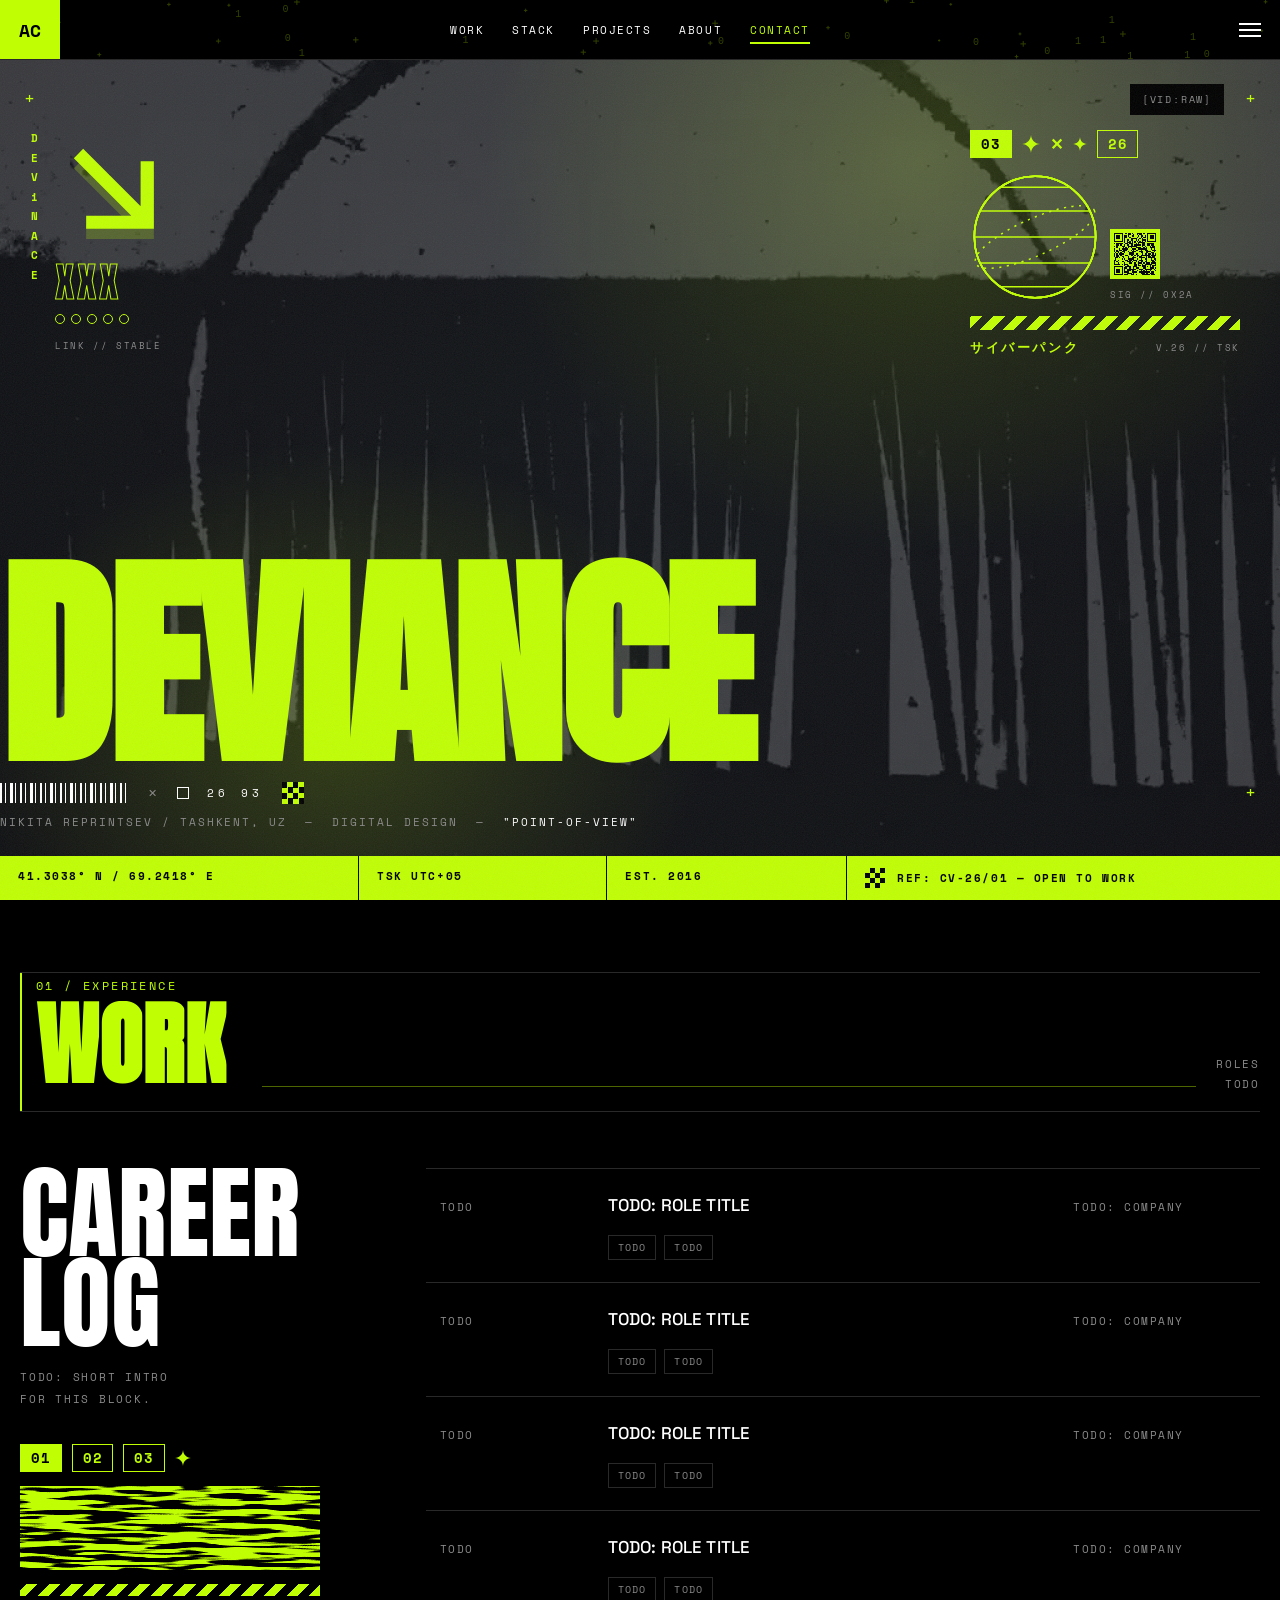
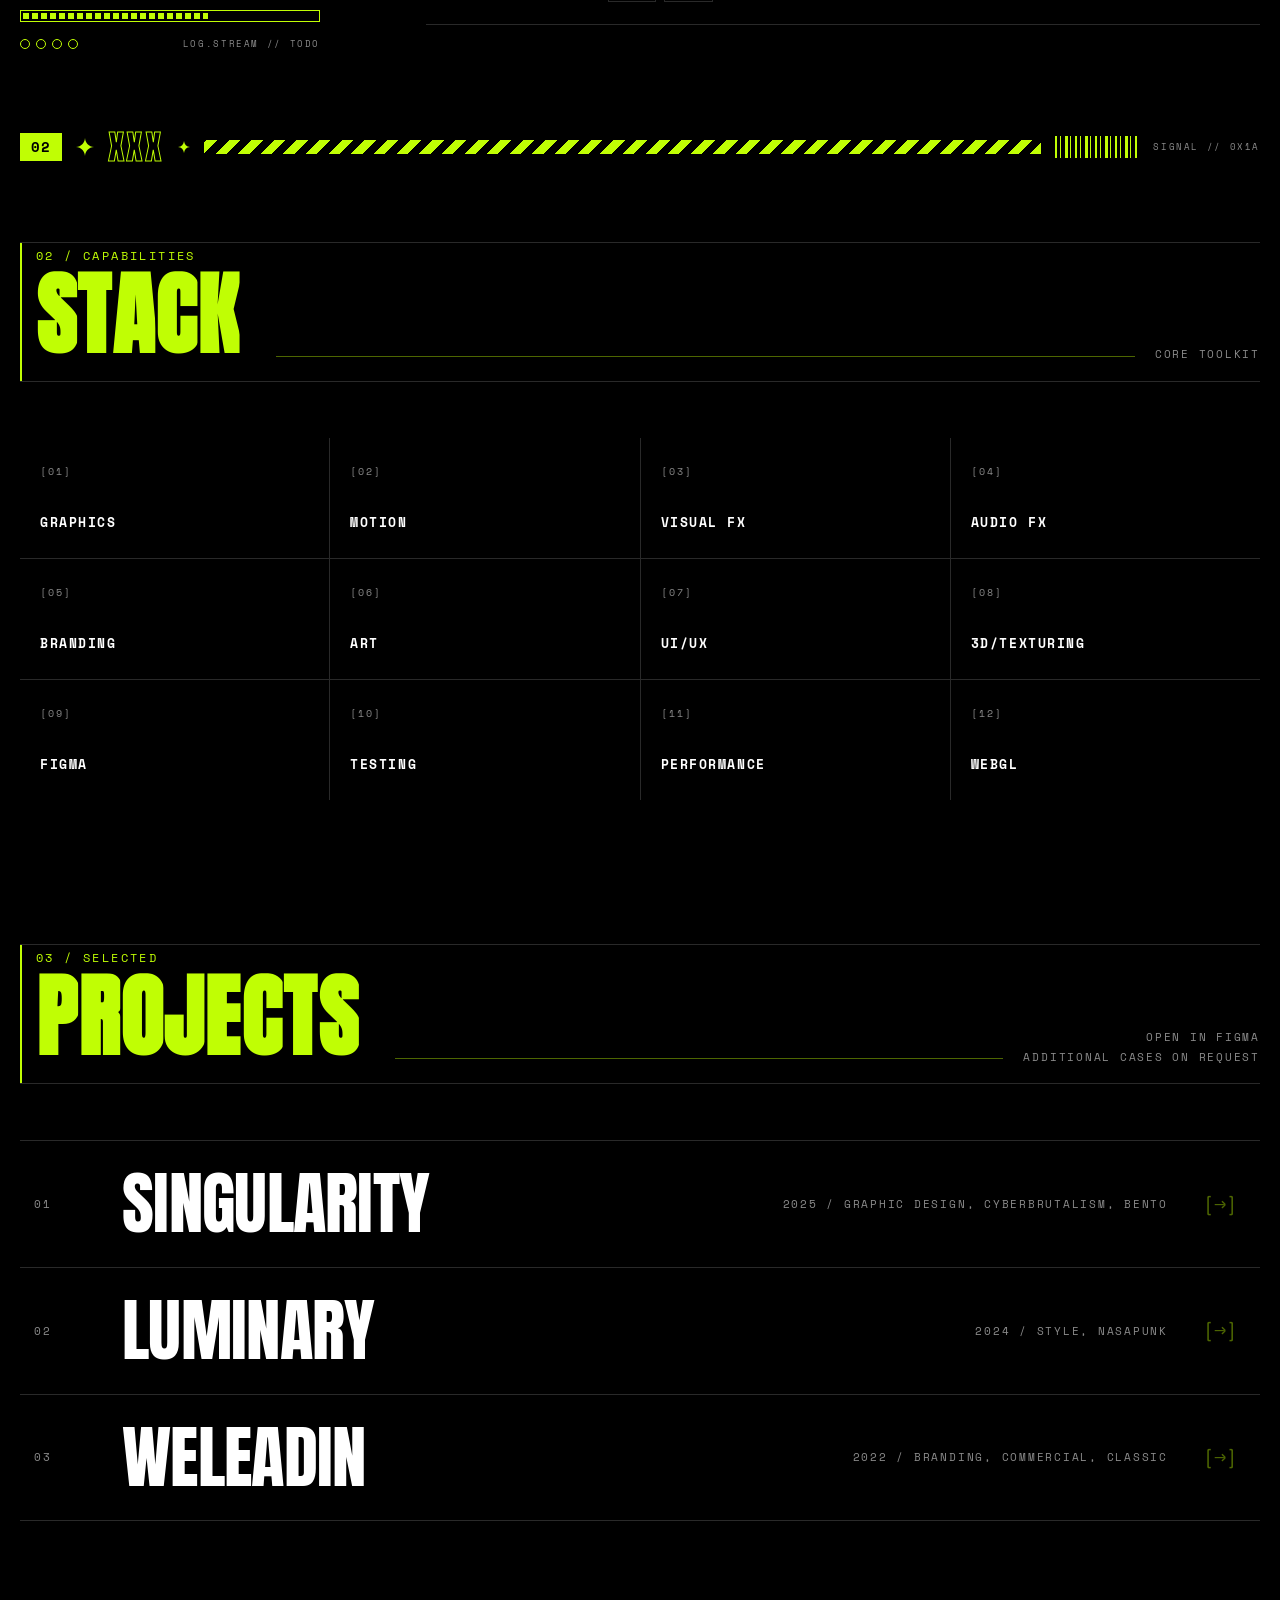
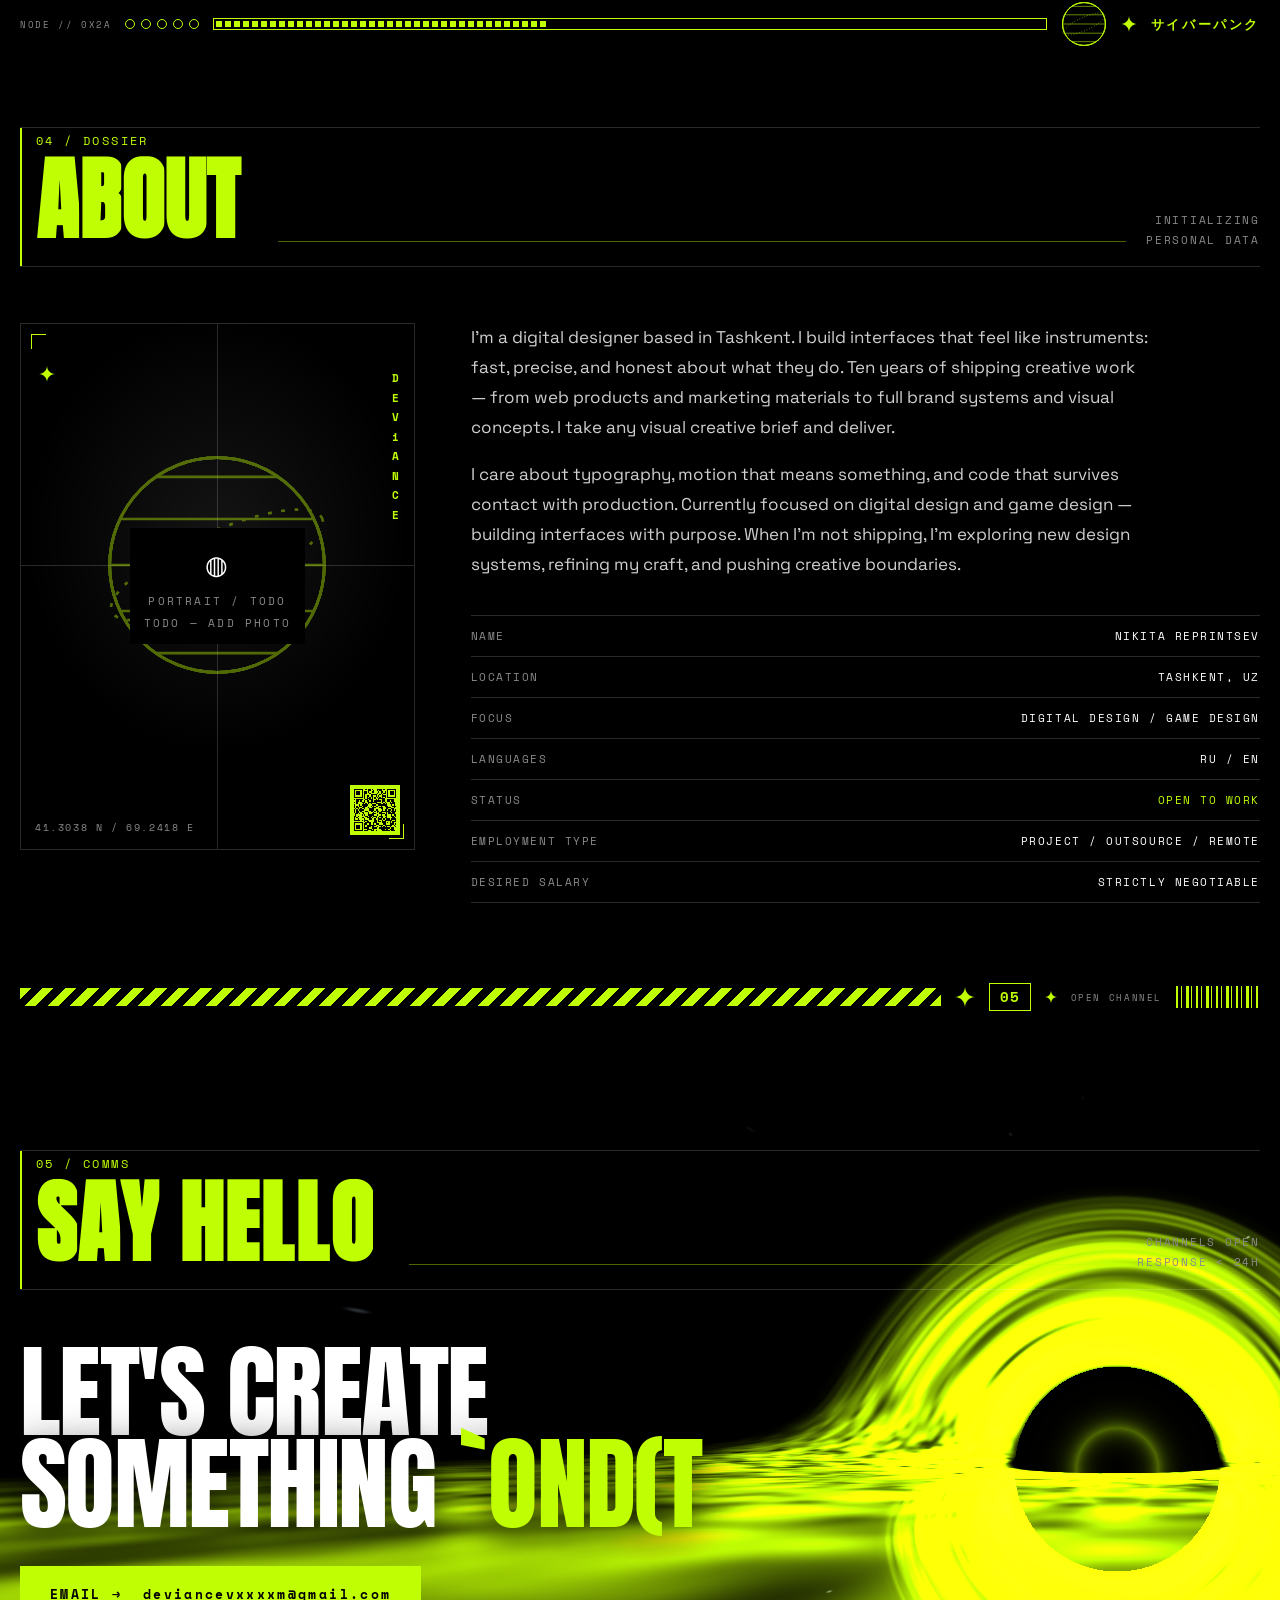
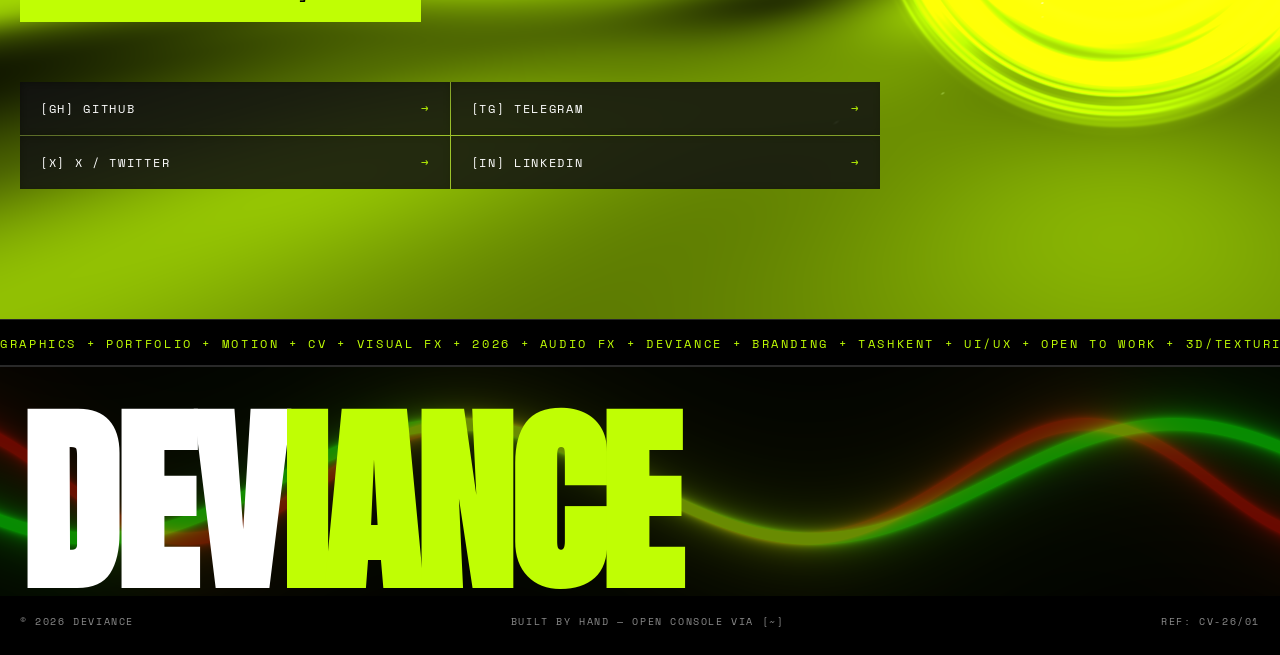
==== index.html @ 09ed5464 "github merge added 3.0.0 version to github (hand) (no video)" ====
<!DOCTYPE html>
<html lang="en">
<head>
<meta charset="UTF-8">
<meta name="viewport" content="width=device-width, initial-scale=1.0">
<title>DEVIANCE — PORTFOLIO / CV</title>
<meta name="description" content="DEVIANCE — Nikita Reprintsev. Digital design from Tashkent, Uzbekistan. 10 years of shipping web products. Open to work.">
<meta name="keywords" content="digital design, game design, designer, Tashkent, portfolio, CV, open to work">
<meta name="theme-color" content="#000000">
<meta name="color-scheme" content="dark">
<meta name="author" content="Nikita Reprintsev">
<meta name="robots" content="index, follow">
<meta property="og:title" content="DEVIANCE — Nikita Reprintsev">
<meta property="og:description" content="Digital design from Tashkent. 10 years of shipping web products. Open to work.">
<meta property="og:type" content="website">
<meta property="og:url" content="https://deviancevxxxxm.github.io/">
<meta property="og:image" content="https://deviancevxxxxm.github.io/assets/og-image.png">
<meta name="twitter:card" content="summary_large_image">
<meta name="twitter:title" content="DEVIANCE — Nikita Reprintsev">
<meta name="twitter:description" content="Digital design from Tashkent. 10 years of shipping web products. Open to work.">
<meta name="twitter:image" content="https://deviancevxxxxm.github.io/assets/og-image.png">
<link rel="canonical" href="https://deviancevxxxxm.github.io/">
<link rel="preconnect" href="https://fonts.googleapis.com">
<link rel="preconnect" href="https://fonts.gstatic.com" crossorigin>
<link href="https://fonts.googleapis.com/css2?family=Anton&family=Space+Grotesk:wght@400;500;700&family=Space+Mono:wght@400;700&display=swap" rel="stylesheet">
<link rel="stylesheet" href="styles/main.css">
<link rel="stylesheet" href="styles/overlays.css">
<link rel="stylesheet" href="styles/page.css">
<link rel="stylesheet" href="styles/deco.css?v=1">
<noscript><style>
.reveal{opacity:1!important;transform:none!important}
.sec-head .no,.sec-head .line,.sec-head .note{clip-path:none!important;opacity:1!important;transform:none!important}
.sec-head::before{transform:none!important}
</style></noscript>
</head>
<body>
<a class="skip" href="#work">SKIP TO CONTENT</a>

<div class="filewarn" id="fileWarn" hidden>
  <canvas id="fwFx" aria-hidden="true"></canvas>
  <div class="fw-panel" role="alertdialog" aria-label="file:// protocol warning">
    <span class="plus tl" aria-hidden="true">+</span>
    <span class="plus tr" aria-hidden="true">+</span>
    <span class="plus bl" aria-hidden="true">+</span>
    <span class="plus br" aria-hidden="true">+</span>
    <div class="fw-head">[SYS://WARNING]</div>
    <p class="fw-text">SOME FEATURES ON THIS PAGE ONLY WORK WHEN DEPLOYED<br>VIA AN HTTP SERVER. IF YOU WANT TO SEE THE FULL<br>FUNCTIONALITY, PLEASE START A SERVER:</p>
    <code class="fw-cmd">python -m http.server</code>
    <p class="fw-text" style="font-size:10px;opacity:.6;margin-bottom:18px">EMBEDDED PAGES (DISC//VIZ, SLAB FIELD, GAME//SNK) REQUIRE HTTP SERVER.</p>
    <button class="fw-btn" id="fwIgnore" type="button" aria-label="Hold to dismiss the file:// warning">
      <span class="fw-label" id="fwHoldLabel">HOLD TO IGNORE</span>
    </button>
    <svg class="fw-ring" id="fwRing" aria-hidden="true">
      <rect id="fwRingRect" x="1" y="1" pathLength="1"></rect>
    </svg>
  </div>
</div>

<header class="topbar">
  <canvas id="topbar-cv"></canvas>
  <button type="button" class="logo" aria-label="Re-roll accent color" title="Re-roll accent">AC</button>
  <nav class="topnav" aria-label="Primary">
    <a href="#work">WORK</a>
    <a href="#stack">STACK</a>
    <a href="#projects">PROJECTS</a>
    <a href="#about">ABOUT</a>
    <a href="#contact">CONTACT</a>
  </nav>
  <button class="menu-btn" id="menuBtn" aria-label="Open menu" aria-expanded="false">
    <span></span><span></span><span></span>
  </button>
  <div class="progress" id="progress" aria-hidden="true"></div>
</header>

<nav class="menu" id="menu" aria-label="Menu">
  <canvas id="menu-cv"></canvas>
  <button class="close" id="menuClose" aria-label="close menu">&times;</button>
  <span class="plus tl" aria-hidden="true">+</span>
  <span class="plus tr" aria-hidden="true">+</span>
  <span class="plus bl" aria-hidden="true">+</span>
  <span class="plus br" aria-hidden="true">+</span>
  <a class="big" href="#work"><i>01</i>Work</a>
  <a class="big" href="#stack"><i>02</i>STACK</a>
  <a class="big" href="#projects"><i>03</i>PROJECTS</a>
  <a class="big" href="#about"><i>04</i>ABOUT</a>
  <a class="big" href="#contact"><i>05</i>CONTACT</a>
  <div class="foot">
    <a href="mailto:deviancevxxxxm@gmail.com">deviancevxxxxm@gmail.com</a>
    <span>TASHKENT / UTC+05</span>
    <span>© 2026 DEVIANCE</span>
  </div>
</nav>

<main id="top">
  <div id="app-home">
    <section class="hero" aria-label="Intro">
      <video class="hero-video" poster="assets/bg-poster.jpg" autoplay muted loop playsinline preload="metadata" aria-hidden="true">
        <source src="assets/bg.web.mp4" type="video/mp4">
        <source src="assets/bg.web.webm" type="video/webm">
      </video>
      <span class="plus tl" aria-hidden="true">+</span>
      <span class="plus tr" aria-hidden="true">+</span>
      <span class="plus br" aria-hidden="true">+</span>
      <span class="ascii-hint" id="asciiHint" aria-hidden="true">[VID:RAW]</span>

      <h1 class="hero-name">DEVIANCE</h1>

      <div class="hero-meta">
        <button type="button" class="barcode" aria-label="Open developer console" title="Open console (~)"></button>
        <span class="x" aria-hidden="true">✕</span>
        <span class="sq" aria-hidden="true"></span>
        <span class="num" aria-hidden="true">26&nbsp;93</span>
        <span class="checker-s" aria-hidden="true"></span>
      </div>
      <p class="hero-tag">NIKITA REPRINTSEV / TASHKENT, UZ &nbsp;—&nbsp; DIGITAL DESIGN &nbsp;—&nbsp; <b>"POINT-OF-VIEW"</b></p>

      <div class="strip" aria-label="Status">
        <span class="cell">41.3038° N / 69.2418° E</span>
        <span class="cell">TSK UTC+05</span>
        <span class="cell">EST. 2016</span>
        <span class="cell"><span class="checker-s" aria-hidden="true"></span>REF: CV-26/01 — OPEN TO WORK</span>
      </div>
    </section>

    <section id="work">
      <div class="wrap">
        <div class="sec-head reveal">
          <span class="no">01 / EXPERIENCE</span>
          <h2>WORK</h2><span class="line"></span>
          <span class="note">ROLES<br>TODO</span>
        </div>
        <div class="work-grid">
          <div class="work-side reveal">
            <div class="big">CAREER<br>LOG</div>
            <p class="sub">TODO: SHORT INTRO<br>FOR THIS BLOCK.</p>
          </div>
          <div>
            <article class="role reveal">
              <span class="when">TODO</span>
              <span class="what">TODO: ROLE TITLE</span>
              <span class="where">TODO: COMPANY</span>
              <span class="arr" aria-hidden="true">[→]</span>
              <span class="tags"><i>TODO</i><i>TODO</i></span>
            </article>
            <article class="role reveal d1">
              <span class="when">TODO</span>
              <span class="what">TODO: ROLE TITLE</span>
              <span class="where">TODO: COMPANY</span>
              <span class="arr" aria-hidden="true">[→]</span>
              <span class="tags"><i>TODO</i><i>TODO</i></span>
            </article>
            <article class="role reveal d2">
              <span class="when">TODO</span>
              <span class="what">TODO: ROLE TITLE</span>
              <span class="where">TODO: COMPANY</span>
              <span class="arr" aria-hidden="true">[→]</span>
              <span class="tags"><i>TODO</i><i>TODO</i></span>
            </article>
            <article class="role reveal d3">
              <span class="when">TODO</span>
              <span class="what">TODO: ROLE TITLE</span>
              <span class="where">TODO: COMPANY</span>
              <span class="arr" aria-hidden="true">[→]</span>
              <span class="tags"><i>TODO</i><i>TODO</i></span>
            </article>
          </div>
        </div>
      </div>
    </section>

    <section id="stack">
      <div class="wrap">
        <div class="sec-head reveal">
          <span class="no">02 / CAPABILITIES</span>
          <h2>STACK</h2><span class="line"></span>
          <span class="note">CORE TOOLKIT</span>
        </div>
        <div class="stack-grid reveal">
          <div class="skill"><span class="idx">[01]</span><span class="nm">GRAPHICS</span></div>
          <div class="skill"><span class="idx">[02]</span><span class="nm">MOTION</span></div>
          <div class="skill"><span class="idx">[03]</span><span class="nm">VISUAL FX</span></div>
          <div class="skill"><span class="idx">[04]</span><span class="nm">AUDIO FX</span></div>
          <div class="skill"><span class="idx">[05]</span><span class="nm">BRANDING</span></div>
          <div class="skill"><span class="idx">[06]</span><span class="nm">ART</span></div>
          <div class="skill"><span class="idx">[07]</span><span class="nm">UI/UX</span></div>
          <div class="skill"><span class="idx">[08]</span><span class="nm">3D/TEXTURING</span></div>
          <div class="skill"><span class="idx">[09]</span><span class="nm">FIGMA</span></div>
          <div class="skill"><span class="idx">[10]</span><span class="nm">TESTING</span></div>
          <div class="skill"><span class="idx">[11]</span><span class="nm">PERFORMANCE</span></div>
          <div class="skill"><span class="idx">[12]</span><span class="nm">WEBGL</span></div>
        </div>
      </div>
    </section>

    <section id="projects">
      <div class="wrap">
        <div class="sec-head reveal">
          <span class="no">03 / SELECTED</span>
          <h2>PROJECTS</h2><span class="line"></span>
          <span class="note">OPEN IN FIGMA<br>ADDITIONAL CASES ON REQUEST</span>
        </div>
        <a class="proj reveal" href="https://www.figma.com/design/cZSjUXUnSk5yAFT7tlSGAK/sngl?node-id=373-58&t=EhyAxafKgkOqed1V-1" target="_blank" rel="noopener noreferrer" data-img="assets/pic/sngl.png">
          <span class="idx">01</span>
          <span class="title">SINGULARITY</span>
          <span class="meta">2025 / GRAPHIC DESIGN, CYBERBRUTALISM, BENTO</span>
          <span class="arr">[→]</span>
        </a>
        <a class="proj reveal d1" href="https://www.figma.com/design/ecwE3jX0Z52KGOptE81sjR/Luminary?node-id=9-468&t=b3Not6VwwbaMtpjx-1" target="_blank" rel="noopener noreferrer" data-img="assets/pic/luminary.png">
          <span class="idx">02</span>
          <span class="title">LUMINARY</span>
          <span class="meta">2024 / STYLE, NASAPUNK</span>
          <span class="arr">[→]</span>
        </a>
        <a class="proj reveal d2" href="https://www.figma.com/design/QK4R4kkMUACtookTHWpZ3e/WELEADin?node-id=2052-431&t=4FAn48qUJB9kEffW-1" target="_blank" rel="noopener noreferrer" data-img="assets/pic/weleadin.png">
          <span class="idx">03</span>
          <span class="title">WELEADIN</span>
          <span class="meta">2022 / BRANDING, COMMERCIAL, CLASSIC</span>
          <span class="arr">[→]</span>
        </a>
      </div>
    </section>

    <section id="about">
      <div class="wrap">
        <div class="sec-head reveal">
          <span class="no">04 / DOSSIER</span>
          <h2>ABOUT</h2><span class="line"></span>
          <span class="note">INITIALIZING<br>PERSONAL DATA</span>
        </div>
        <div class="about-grid">
          <div class="portrait reveal" role="img" aria-label="Portrait placeholder">
            <div class="ph"><b>◍</b>PORTRAIT / TODO<br>TODO — ADD PHOTO</div>
            <span class="cap">41.3038 N / 69.2418 E</span>
          </div>
          <div class="about-copy">
            <p class="reveal">I'm a digital designer based in Tashkent. I build interfaces that feel like instruments: fast, precise, and honest about what they do. Ten years of shipping creative work — from web products and marketing materials to full brand systems and visual concepts. I take any visual creative brief and deliver.</p>
            <p class="reveal d1">I care about typography, motion that means something, and code that survives contact with production. Currently focused on digital design and game design — building interfaces with purpose. When I'm not shipping, I'm exploring new design systems, refining my craft, and pushing creative boundaries.</p>
            <div class="facts reveal d2">
              <div><span>NAME</span><span>NIKITA REPRINTSEV</span></div>
              <div><span>LOCATION</span><span>TASHKENT, UZ</span></div>
              <div><span>FOCUS</span><span>DIGITAL DESIGN / GAME DESIGN</span></div>
              <div><span>LANGUAGES</span><span>RU / EN</span></div>
              <div><span>STATUS</span><span class="acid">OPEN TO WORK</span></div>
              <div><span>EMPLOYMENT TYPE</span><span>PROJECT / OUTSOURCE / REMOTE</span></div>
              <div><span>DESIRED SALARY</span><span>STRICTLY NEGOTIABLE</span></div>
            </div>
          </div>
        </div>
      </div>
    </section>

    <section id="contact" class="contact">
      <canvas id="contact-cv"></canvas>
      
      <div class="wrap contact-content">
        <div class="sec-head reveal">
          <span class="no">05 / COMMS</span>
          <h2>SAY HELLO</h2><span class="line"></span>
          <span class="note">CHANNELS OPEN<br>RESPONSE &lt; 24H</span>
        </div>
        <p class="huge reveal">LET'S CREATE<br>SOMETHING <span class="acid word-rotator" id="wordRotator">FAST</span></p>
        <a class="cta reveal d1" href="mailto:deviancevxxxxm@gmail.com">EMAIL → &nbsp;deviancevxxxxm@gmail.com</a>
        <div class="socials reveal d2">
          <a href="https://github.com/deviancevxxxxm" target="_blank" rel="noopener noreferrer"><span>[GH] GITHUB</span><i>→</i></a>
          <a href="https://t.me/deviance" target="_blank" rel="noopener noreferrer"><span>[TG] TELEGRAM</span><i>→</i></a>
          <a href="https://x.com/ecnaived" target="_blank" rel="noopener noreferrer"><span>[X] X / TWITTER</span><i>→</i></a>
          <a href="https://www.linkedin.com/in/deviance/" target="_blank" rel="noopener noreferrer"><span>[IN] LINKEDIN</span><i>→</i></a>
        </div>
      </div>
    </section>
  </div>

  <div id="app-page" hidden></div>
</main>

<footer>
  <div class="ticker" aria-hidden="true">
    <div class="track">
      <span>GRAPHICS + PORTFOLIO + MOTION + CV + VISUAL FX + 2026 + AUDIO FX + DEVIANCE + BRANDING + TASHKENT + UI/UX + OPEN TO WORK + 3D/TEXTURING + GAME DESIGN + WEBGL</span>
    </div>
  </div>
  <div class="foot-word">
    <canvas class="footword-bg" aria-hidden="true"></canvas>
    <h3>DEV<em>IANCE</em></h3>
  </div>
  <div class="foot-meta">
    <span>© 2026 DEVIANCE</span>
    <span>BUILT BY HAND — OPEN CONSOLE VIA [~]</span>
    <span>REF: CV-26/01</span>
  </div>
</footer>

<button class="page-cmd" id="pageCmd" type="button" aria-label="Open console">[~] CONSOLE</button>

<div class="crt" id="crt" aria-hidden="true"></div>

<div class="cursor" id="cursor" aria-hidden="true">
  <img class="cn" src="assets/cursor.png" alt="" draggable="false">
  <img class="ch" src="assets/cursor-hover.png" alt="" draggable="false">
</div>

<script src="scripts/boot.js"></script>
<script defer src="scripts/ui.js"></script>
<script defer src="scripts/hero-fx.js"></script>
<script defer src="scripts/console.js"></script>
<script defer src="scripts/contact-fx.js"></script>
<script defer src="scripts/topbar-fx.js"></script>
<script defer src="scripts/menu-fx.js"></script>

<!-- Перемещенные файлы -->
<script defer src="scripts/page-modules.js?v=3"></script>
<script defer src="scripts/deco.js?v=1"></script>
<script defer src="scripts/pages-router.js?v=3"></script>
</body>
</html>
---- styles/main.css ----
:root{
  --bg:#000;
  --acid:#c0fe04;
  --acid-dim:color-mix(in srgb,var(--acid) 12%,transparent);
  --ink:#fff;
  --mut:#8a8a8a;
  --hair:rgba(255,255,255,.16);
  --glow:color-mix(in srgb,var(--acid) 22%,transparent);
  --f-disp:'Anton',Impact,sans-serif;
  --f-mono:'Space Mono',ui-monospace,monospace;
  --f-body:'Space Grotesk',system-ui,sans-serif;
}
*{margin:0;padding:0;box-sizing:border-box}
html{scroll-behavior:smooth}
body{
  background:var(--bg);
  color:var(--ink);
  font-family:var(--f-body);
  -webkit-font-smoothing:antialiased;
  overflow-x:hidden;
}
::selection{background:var(--acid);color:#000}
a{color:inherit;text-decoration:none}
img{max-width:100%;display:block}
.acid{color:var(--acid)}

/* ---------- topbar ---------- */
.topbar{
  position:fixed;inset:0 0 auto 0;z-index:60;
  height:60px;display:flex;align-items:center;justify-content:space-between;
  padding:0;background:#000;border-bottom:1px solid var(--hair);
  overflow: hidden;
}
#topbar-cv {
  position: absolute; inset: 0; width: 100%; height: 100%;
  z-index: 0; pointer-events: none; opacity: 0.25;
}
.logo{
  position: relative; z-index: 1;
  width:60px;height:60px;background:var(--acid);color:#000;
  display:flex;align-items:center;justify-content:center;
  font-family:var(--f-mono);font-weight:700;font-size:18px;letter-spacing:.02em;
  border:0;padding:0;cursor:pointer;
}
.logo:focus-visible{outline:2px solid var(--ink);outline-offset:2px}
.topnav{ position: relative; z-index: 1; display:flex;align-items:center;gap:28px;font-family:var(--f-mono);font-size:11px;letter-spacing:.14em;padding-right:20px}
.topnav a{padding:6px 0;position:relative}
.topnav a::after{
  content:"";position:absolute;left:0;right:100%;bottom:0;height:2px;background:var(--acid);
  transition:right .25s ease;
}
.topnav a:hover::after{right:0}
.menu-btn{
  position: relative; z-index: 1;
  width:60px;height:60px;background:none;border:none;cursor:pointer;
  display:flex;flex-direction:column;align-items:center;justify-content:center;gap:4px;
}
.menu-btn span{display:block;width:22px;height:2px;background:var(--ink);transition:background .2s}
.menu-btn:hover span{background:var(--acid)}
.menu-btn:focus-visible{outline:2px solid var(--acid);outline-offset:-4px}
@media(max-width:900px){.topnav{display:none}}

/* ---------- fullscreen menu ---------- */
.menu{
  position:fixed;inset:0;z-index:100;background:#000;
  display:flex;flex-direction:column;justify-content:center;padding:100px 6vw 40px;
  clip-path:inset(0 0 100% 0);
  visibility:hidden;
  overflow: hidden;
  transition: clip-path .55s cubic-bezier(.76,0,.24,1), visibility 0s linear .55s;
}
.menu.open{
  clip-path:inset(0 0 0 0);
  visibility:visible;
  transition: clip-path .55s cubic-bezier(.76,0,.24,1), visibility 0s;
}

#menu-cv {
  position: absolute;
  inset: 0;
  width: 100%;
  height: 100%;
  z-index: 0;
  pointer-events: none;
  opacity: 0.15;
}

.menu a.big, .menu .foot {
  position: relative;
  z-index: 1;
}

.menu a.big{
  font-family:var(--f-disp);font-size:clamp(44px,9vw,110px);line-height:1;
  text-transform:uppercase;color:var(--ink);
  display:flex;align-items:center;gap:24px;width:fit-content;
  margin-bottom:16px;
  transition:color .2s, transform .25s, text-shadow .2s;
}
.menu a.big i {
  font-style:normal;font-family:var(--f-mono);font-size:14px;color:var(--mut);
  transition:color .2s;
  position: relative;
}
.menu a.big:hover{
  color:var(--acid);
  transform:translateX(14px);
  text-shadow: 2px 0 0 rgba(255,0,60,0.6), -2px 0 0 rgba(0,200,255,0.6);
}
.menu a.big:hover i { color: var(--acid); }

.menu .close, .menu .plus {
  position: absolute;
  z-index: 2;
}

.menu .close{
  top:24px;right:24px;width:38px;height:38px;background:none;
  border:1px solid var(--hair);color:var(--ink);font-size:16px;cursor:pointer;font-family:var(--f-mono);
}
.menu .close:hover{border-color:var(--acid);color:var(--acid)}

.menu .foot{
  margin-top:auto;padding-top:28px;border-top:1px solid var(--hair);
  display:flex;gap:28px;flex-wrap:wrap;font-family:var(--f-mono);font-size:11px;letter-spacing:.12em;color:var(--mut);
}
.menu .foot a:hover{color:var(--acid)}
.menu .plus{
  font-family:var(--f-mono);font-size:16px;color:var(--acid);
  opacity:.8;animation:pulse 3.2s ease-in-out infinite;pointer-events:none;
}
.menu .plus.tl{top:24px;left:24px}
.menu .plus.tr{top:24px;right:84px;animation-delay:.6s}
.menu .plus.bl{bottom:24px;left:24px;animation-delay:1.2s}
.menu .plus.br{bottom:24px;right:24px;animation-delay:1.8s}

/* ---------- hero ---------- */
.hero{
  position:relative;min-height:100svh;
  display:flex;flex-direction:column;justify-content:flex-end;
  padding:110px 0px 0;overflow:hidden;
  user-select:none;-webkit-user-select:none;
  background:
    radial-gradient(55% 70% at 72% 18%,var(--glow),transparent 62%),
    radial-gradient(48% 55% at 26% 82%,var(--glow),transparent 60%),
    radial-gradient(120% 120% at 50% 50%,#0a0e13 0%,#04050a 55%,#000 100%);
}
.hero::before{
  content:"";position:absolute;inset:0;pointer-events:none;
  background:
    linear-gradient(90deg,transparent calc(25% - .5px),var(--hair) 25%,transparent calc(25% + .5px)),
    linear-gradient(90deg,transparent calc(50% - .5px),var(--hair) 50%,transparent calc(50% + .5px)),
    linear-gradient(90deg,transparent calc(75% - .5px),var(--hair) 75%,transparent calc(75% + .5px));
  opacity:.35;
}
.hero::after{
  content:"";position:absolute;inset:0;pointer-events:none;opacity:.5;
  background-image:url("data:image/svg+xml,%3Csvg xmlns='http://www.w3.org/2000/svg' width='140' height='140'%3E%3Cfilter id='n'%3E%3CfeTurbulence type='fractalNoise' baseFrequency='.9' numOctaves='2'/%3E%3C/filter%3E%3Crect width='100%25' height='100%25' filter='url(%23n)' opacity='.16'/%3E%3C/svg%3E");
}
.hero-video{
  position:absolute;inset:0;width:100%;height:100%;object-fit:cover;
  opacity:.25;z-index:1;pointer-events:none;
}
.hero::before{z-index:2}
.hero::after{z-index:3}
.hero .plus{
  position:absolute;font-family:var(--f-mono);font-size:18px;color:var(--acid);z-index:2;
  animation:pulse 3.2s ease-in-out infinite;
}
.hero .plus.tl{top:84px;left:24px}
.hero .plus.tr{top:84px;right:24px;animation-delay:.6s}
.hero .plus.bl{bottom:96px;left:24px;animation-delay:1.2s}
.hero .plus.br{bottom:96px;right:24px;animation-delay:1.8s}
@keyframes pulse{0%,100%{opacity:.9}50%{opacity:.25}}
.hero-name{
  position:relative;z-index:2;width:100%;
  font-family:var(--f-disp);text-transform:uppercase;color:var(--acid);
  font-size:clamp(72px,17.5vw,300px);line-height:.86;letter-spacing:-.015em;
  text-wrap:balance;
  transition:text-shadow .25s ease;
  cursor:default;
}
.hero-name:hover{text-shadow:-4px 0 0 rgba(0,114,206,.75),4px 0 0 rgba(200,40,40,.6)}
.hero-name sup{font-size:.16em;color:var(--ink);letter-spacing:0;vertical-align:super}
.hero-meta{
  position:relative;z-index:2;width:100%;margin-top:18px;
  display:flex;align-items:center;gap:18px;flex-wrap:wrap;
  font-family:var(--f-mono);font-size:11px;letter-spacing:.14em;color:var(--ink);
}
.barcode{
  width:130px;height:20px;flex:none;
  background:repeating-linear-gradient(90deg,#fff 0 2px,transparent 2px 5px,#fff 5px 6px,transparent 6px 10px,#fff 10px 13px,transparent 13px 15px,#fff 15px 16px,transparent 16px 20px);
  border:0;padding:0;cursor:pointer;
}
.barcode:focus-visible{outline:2px solid var(--acid);outline-offset:3px}
.hero-meta .x{color:var(--mut)}
.hero-meta .sq{width:12px;height:12px;border:1px solid var(--ink);display:inline-block}
.hero-meta .num{letter-spacing:.4em}
.checker-s{
  width:22px;height:22px;flex:none;
  background:repeating-conic-gradient(var(--acid) 0 25%,#000 0 50%) 0 0/11px 11px;
}
.hero-tag{
  position:relative;z-index:2;width:100%;margin-top:10px;
  font-family:var(--f-mono);font-size:11px;letter-spacing:.18em;color:var(--mut);
}
.hero-tag b{color:var(--ink);font-weight:400}
.hero-ascii{
  position:absolute;inset:0;z-index:1;
  display:none;background:#000;color:var(--acid);
  font-family:var(--f-mono);line-height:1;white-space:pre;
  overflow:hidden;text-align:center;pointer-events:none;user-select:none;
}
.hero-ascii.on{display:block;animation:asciiIn .22s ease}
@keyframes asciiIn{from{opacity:0}to{opacity:1}}
.ascii-hint{
  position:absolute;top:84px;right:56px;z-index:2;
  font-family:var(--f-mono);font-size:10px;letter-spacing:.18em;color:var(--mut);
  pointer-events:none;background:#000;padding:8px 12px;
}
.ascii-hint.on{color:var(--acid)}
.strip{
  position:relative;z-index:2;margin-top:26px;width:100%;background:var(--acid);color:#000;
  display:flex;flex-wrap:wrap;
}
.strip .cell{
  padding:12px 18px;font-family:var(--f-mono);font-size:11px;font-weight:700;letter-spacing:.14em;
  border-right:1px solid #000;flex:1 1 auto;white-space:nowrap;overflow:hidden;text-overflow:ellipsis;
}
.strip .cell:last-child{border-right:0;display:flex;align-items:center;gap:12px}
.strip .checker-s{width:20px;height:20px;background:repeating-conic-gradient(#000 0 25%,var(--acid) 0 50%) 0 0/10px 10px}
@media(max-width:700px){.strip .cell{flex:1 1 46%;border-bottom:1px solid #000}}

/* ---------- section scaffolding ---------- */
section{position:relative;padding:72px 20px}
.wrap{max-width:1500px;margin:0 auto;position:relative}
.sec-head{
  display:flex;align-items:flex-end;justify-content:space-between;gap:20px;
  border-top:1px solid var(--hair);border-bottom:1px solid var(--hair);
  padding-top:28px;padding-bottom:16px;margin-bottom:56px;
  position:relative;overflow:hidden;
}
.sec-head::before{
  content:"";position:absolute;left:0;top:0;bottom:0;width:2px;
  background:var(--acid);
}
.sec-head::after{
  content:"";position:absolute;left:0;top:0;bottom:0;width:300px;height:300px;
  background:radial-gradient(ellipse at left center,var(--acid) 0%,transparent 70%);
  opacity:0;pointer-events:none;mix-blend-mode:screen;
  animation:acid-glow 4s ease-in-out infinite;
}
@keyframes acid-glow{0%,100%{opacity:0}30%{opacity:.25}50%{opacity:.45}70%{opacity:.25}}
.sec-head .line{
  flex:1;height:1px;background:var(--acid);align-self:flex-end;
  margin-left:16px;margin-bottom:8px;opacity:.4;
}
.sec-head .no{
  font-family:var(--f-mono);font-size:12px;letter-spacing:.2em;color:var(--acid);
  position:absolute;top:0;left:0;padding-top:4px;padding-left:16px;
}
.sec-head h2{
  font-family:var(--f-disp);text-transform:uppercase;
  font-size:clamp(44px,7vw,96px);line-height:1.0;letter-spacing:-.01em;
  color:var(--acid);padding-bottom:.05em;padding-left:16px;
}
.sec-head .note{font-family:var(--f-mono);font-size:11px;letter-spacing:.16em;color:var(--mut);text-align:right;line-height:1.8}

/* ---------- work ---------- */
.work-grid{display:grid;grid-template-columns:minmax(220px,.9fr) 2.1fr;gap:48px;align-items:start}
.work-side{position:sticky;top:96px}
.work-side .big{font-family:var(--f-disp);font-size:clamp(56px,8vw,120px);line-height:.88;text-transform:uppercase;color:var(--ink)}
.work-side .sub{font-family:var(--f-mono);font-size:11px;letter-spacing:.16em;color:var(--mut);margin-top:18px;line-height:2}
.role{
  display:grid;grid-template-columns:150px 1fr auto 44px;gap:18px;align-items:baseline;
  padding:22px 14px;border-top:1px solid var(--hair);
  transition:background .18s ease,color .18s ease;cursor:default;position:relative;
}
.role:last-child{border-bottom:1px solid var(--hair)}
.role .when{font-family:var(--f-mono);font-size:11px;letter-spacing:.14em;color:var(--mut);transition:color .18s}
.role .what{font-size:17px;font-weight:500;letter-spacing:.01em}
.role .where{font-family:var(--f-mono);font-size:11px;letter-spacing:.14em;color:var(--mut);text-align:right;transition:color .18s}
.role .arr{font-family:var(--f-mono);font-size:18px;color:var(--mut);opacity:0;transform:translateX(-8px);transition:opacity .2s,transform .25s,color .18s}
.role:hover .arr{opacity:1;transform:translateX(0);color:#000}
.role .tags{grid-column:2/-1;display:flex;gap:8px;flex-wrap:wrap}
.role .tags i{
  font-style:normal;font-family:var(--f-mono);font-size:10px;letter-spacing:.12em;
  border:1px solid var(--hair);padding:4px 9px;color:var(--mut);transition:all .18s;
}
.role:hover{background:var(--acid);color:#000}
.role:hover .when,.role:hover .where{color:#000}
.role:hover .tags i{border-color:#000;color:#000}
@media(max-width:820px){
  .work-grid{grid-template-columns:1fr}
  .work-side{position:static}
  .role{grid-template-columns:1fr;gap:6px}
  .role .where{text-align:left}
  .role .arr{display:none}
}

/* ---------- stack ---------- */
.stack-grid{display:grid;grid-template-columns:repeat(4,1fr);gap:1px;background:var(--hair)}
.skill{
  background:#000;padding:26px 20px;min-height:120px;
  display:flex;flex-direction:column;justify-content:space-between;
  transition:background .18s,color .18s;
}
.skill .idx{font-family:var(--f-mono);font-size:10px;letter-spacing:.2em;color:var(--mut);transition:color .18s}
.skill .nm{font-family:var(--f-mono);font-size:13px;font-weight:700;letter-spacing:.12em}
.skill:hover{background:var(--acid);color:#000}
.skill:hover .idx{color:#000}
@media(max-width:980px){.stack-grid{grid-template-columns:repeat(2,1fr)}}
@media(max-width:480px){.stack-grid{grid-template-columns:1fr}}

/* ---------- projects ---------- */
.proj{
  position:relative;
  display:grid;grid-template-columns:70px 1fr auto 60px;align-items:center;gap:18px;
  padding:30px 14px;border-top:1px solid var(--hair);cursor:pointer;
  transition:background .18s ease,color .18s ease;
  overflow:hidden;
}
.proj::before{
  content:"";position:absolute;inset:0;
  background-image:var(--proj-img);background-size:cover;background-position:center;
  filter:grayscale(1) contrast(1.2) brightness(0.9);
  mix-blend-mode:multiply;
  opacity:0;
  transition:opacity .5s ease;
  z-index:0;
}
.proj:hover::before{opacity:1}
.proj .idx,.proj .title,.proj .meta,.proj .arr{position:relative;z-index:1}
.proj:last-child{border-bottom:1px solid var(--hair)}
.proj .idx{font-family:var(--f-mono);font-size:11px;letter-spacing:.2em;color:var(--mut);transition:color .2s}
.proj .title{
  font-family:var(--f-disp);text-transform:uppercase;font-size:clamp(34px,5.4vw,72px);line-height:.95;
  letter-spacing:-.01em;color:var(--ink);transition:color .2s,transform .3s ease,text-shadow .2s ease;
}
.proj .meta{font-family:var(--f-mono);font-size:11px;letter-spacing:.16em;color:var(--mut);text-align:right;transition:color .2s}
.proj .arr{font-family:var(--f-mono);font-size:20px;color:var(--acid);text-align:right;transform:translateX(-8px);opacity:.4;transition:transform .25s,opacity .25s}
.proj:hover{background:var(--acid);color:#000}
.proj:hover .title{
  color:#000;transform:translateX(10px);
  text-shadow:2px 0 0 rgba(255,0,60,.4),-2px 0 0 rgba(0,200,255,.4);
}
.proj:hover .meta,.proj:hover .idx{color:#000}
.proj:hover .arr{transform:translateX(0);opacity:1}
@media(max-width:700px){
  .proj{grid-template-columns:44px 1fr;grid-auto-rows:auto}
  .proj .meta{grid-column:2;text-align:left}
  .proj .arr{display:none}
}

/* ---------- about ---------- */
.about-grid{display:grid;grid-template-columns:minmax(260px,.8fr) 1.6fr;gap:56px;align-items:start}
.portrait{
  position:relative;aspect-ratio:3/4;border:1px solid var(--hair);
  display:flex;align-items:center;justify-content:center;
  background:radial-gradient(70% 60% at 50% 40%,rgba(255,255,255,.08),transparent 70%),#000;
}
.portrait::before,.portrait::after{
  content:"";position:absolute;width:14px;height:14px;border:1px solid var(--acid);
}
.portrait::before{top:10px;left:10px;border-right:0;border-bottom:0}
.portrait::after{bottom:10px;right:10px;border-left:0;border-top:0}
.portrait .cap{position:absolute;bottom:14px;left:14px;font-family:var(--f-mono);font-size:10px;letter-spacing:.16em;color:var(--mut)}
.portrait .ph{font-family:var(--f-mono);font-size:11px;letter-spacing:.2em;color:var(--mut);text-align:center;line-height:2}
.portrait .ph b{display:block;font-size:26px;color:var(--ink);font-weight:400}
.about-copy p{font-size:17px;line-height:1.75;color:#cfcfcf;max-width:62ch}
.about-copy p+p{margin-top:18px}
.facts{margin-top:36px;border-top:1px solid var(--hair)}
.facts div{
  display:flex;justify-content:space-between;gap:20px;padding:12px 0;border-bottom:1px solid var(--hair);
  font-family:var(--f-mono);font-size:11px;letter-spacing:.14em;
}
.facts span:first-child{color:var(--mut)}
@media(max-width:700px){.about-grid{grid-template-columns:1fr;gap:32px}.portrait{max-width:min(380px,100%)}}
@media(max-width:480px){.portrait{max-width:320px}}

/* ---------- contact (Black Hole) ---------- */
.contact {
  position: relative;
  overflow: hidden;
  min-height: 100vh;
  display: flex;
  align-items: center;
  user-select: none;
}

#contact-cv {
  position: absolute;
  inset: 0;
  width: 100%;
  height: 100%;
  z-index: 0;
  cursor: grab;
}
#contact-cv:active {
  cursor: grabbing;
}

.contact-content {
  position: relative;
  z-index: 10;
  width: 100%;
  pointer-events: none;
}

.contact-content a,
.contact-content button,
.contact-content .huge,
.contact-content .sec-head,
.contact-content .socials {
  pointer-events: auto;
}

.contact-content .huge {
  font-family: var(--f-disp);
  text-transform: uppercase;
  font-size: clamp(52px, 8vw, 110px);
  line-height: .9;
  letter-spacing: -.015em;
  text-shadow: 0 10px 40px rgba(0,0,0,0.9);
}


.cta {
  display: inline-flex;
  align-items: center;
  gap: 16px;
  margin: 36px 0 12px;
  background: var(--acid);
  color: #000;
  padding: 18px 30px;
  font-family: var(--f-mono);
  font-weight: 700;
  font-size: 13px;
  letter-spacing: .18em;
  transition: transform .2s ease, box-shadow .2s ease;
}
.cta:hover { transform: translate(3px, -3px); box-shadow: -5px 5px 0 var(--ink); }
.cta:focus-visible { outline: 2px solid var(--ink); outline-offset: 4px; }

.socials {
  margin-top: 48px;
  display: grid;
  grid-template-columns: 1fr 1fr;
  gap: 1px;
  background: var(--hair);
  max-width: 860px;
}
.socials a {
  background: rgba(0,0,0,0.8);
  backdrop-filter: blur(4px);
  padding: 18px 20px;
  font-family: var(--f-mono);
  font-size: 12px;
  letter-spacing: .14em;
  display: flex;
  justify-content: space-between;
  gap: 12px;
  transition: background .18s, color .18s;
}
.socials a i { font-style: normal; color: var(--acid); transition: color .18s; }
.socials a:hover { background: var(--acid); color: #000; }
.socials a:hover i { color: #000; }

@media(max-width: 640px) { .socials { grid-template-columns: 1fr; } }

/* ---------- footer ---------- */
.foot-word{position:relative;padding:56px 20px 10px;border-top:1px solid var(--hair);overflow:hidden}
.footword-bg{position:absolute;inset:0;width:100%;height:100%;z-index:0;opacity:.55;pointer-events:none}
.foot-word h3{
  position:relative;z-index:1;
  font-family:var(--f-disp);text-transform:uppercase;color:var(--ink);
  font-size:clamp(64px,15.5vw,250px);line-height:.82;letter-spacing:-.02em;white-space:nowrap;
}
.foot-word h3 em{font-style:normal;color:var(--acid)}
.ticker{
  margin-top:0px;border-top:1px solid var(--hair);border-bottom:1px solid var(--hair);
  overflow:hidden;white-space:nowrap;padding:12px 0;
}
.ticker .track{display:inline-block;animation:tick 28s linear infinite}
.ticker span{font-family:var(--f-mono);font-size:12px;letter-spacing:.22em;color:var(--acid);padding-right:24px}
@keyframes tick{to{transform:translateX(-50%)}}
.foot-meta{
  display:flex;justify-content:space-between;gap:16px;flex-wrap:wrap;
  padding:18px 20px 26px;font-family:var(--f-mono);font-size:10px;letter-spacing:.16em;color:var(--mut);
}

/* ---------- reveal / boot ---------- */
.sec-head.reveal{opacity:1;transform:none;transition:none}
.sec-head::before{transform:scaleY(0);transform-origin:top;transition:transform .3s cubic-bezier(.76,0,.24,1)}
.sec-head .no{clip-path:inset(0 100% 0 0);transition:clip-path .35s cubic-bezier(.76,0,.24,1)}
.sec-head h2 .ch{
  display:inline-block;white-space:pre;
  clip-path:inset(0 0 100% 0);transform:translateY(.3em);
  transition:clip-path .3s cubic-bezier(.22,1,.36,1),transform .3s cubic-bezier(.22,1,.36,1);
  transition-delay:var(--d,0s);
}
.sec-head .line{transform:scaleX(0);transform-origin:left;transition:transform .45s cubic-bezier(.76,0,.24,1)}
.sec-head .note{
  opacity:0;transform:translateX(10px);letter-spacing:.3em;
  transition:opacity .4s ease,transform .4s cubic-bezier(.22,1,.36,1),letter-spacing .4s cubic-bezier(.22,1,.36,1);
}
.sec-head.in::before{transform:scaleY(1)}
.sec-head.in .no{clip-path:inset(0 0 0 0);transition-delay:.04s}
.sec-head.in h2 .ch{clip-path:inset(0 0 0 0);transform:none}
.sec-head.in .line{transform:scaleX(1);transition-delay:.16s}
.sec-head.in .note{opacity:1;transform:none;letter-spacing:.16em;transition-delay:.24s}
.reveal{opacity:0;transform:translateY(26px);transition:opacity .7s ease,transform .7s ease}
.reveal.in{opacity:1;transform:none;}
.d1{transition-delay:.08s}.d2{transition-delay:.16s}.d3{transition-delay:.24s}.d4{transition-delay:.32s}
.word-rotator{display:inline-block;min-width:60px;position:relative;font-variant-ligatures:none}

/* ---------- a11y skip / progress ---------- */
.skip{
  position:fixed;left:8px;top:-60px;z-index:3100;background:var(--acid);color:#000;
  font-family:var(--f-mono);font-size:11px;font-weight:700;letter-spacing:.14em;padding:10px 14px;
  transition:top .2s ease;
}
.skip:focus{top:8px;outline:2px solid #fff;outline-offset:2px}
.progress{
  position:absolute;left:0;right:0;bottom:0;height:2px;background:var(--acid);
  transform:scaleX(0);transform-origin:left;pointer-events:none;z-index:1;
}
.topnav a[aria-current]{color:var(--acid)}
.topnav a[aria-current]::after{right:0}
.topnav a:focus-visible{outline:2px solid var(--acid);outline-offset:4px}
.proj:focus-visible{outline:2px solid var(--ink);outline-offset:-4px;background:var(--acid);color:#000}
.proj:focus-visible .title{color:#000;transform:translateX(10px)}
.proj:focus-visible .meta,.proj:focus-visible .idx{color:#000}
.proj:focus-visible .arr{transform:translateX(0);opacity:1}
.socials a:focus-visible{background:var(--acid);color:#000}
.socials a:focus-visible i{color:#000}

/* ---------- media overrides ---------- */
@media (hover:none){
  .proj::before{opacity:.28}
  .proj .arr{opacity:1;transform:none}
}
@media (prefers-reduced-motion: reduce){
  html{scroll-behavior:auto}
  *,*::before,*::after{animation:none!important;transition:none!important}
  .reveal{opacity:1;transform:none}
  .sec-head::before,.sec-head .no,.sec-head h2 .ch,.sec-head .line{clip-path:none;transform:none}
  .sec-head .note{opacity:1;transform:none;letter-spacing:.16em}
  .progress{transition:none}
}
---- styles/overlays.css ----
/* ---------- custom cursor ---------- */
@media (pointer:fine){
  html.has-cursor, html.has-cursor *{cursor:none!important}
  .cursor{
    position:fixed;left:0;top:0;z-index:9999;
    width:30px;height:30px;pointer-events:none;
    visibility:hidden;will-change:transform;
  }
  .cursor img{
    position:absolute;inset:0;width:30px;height:30px;
    filter:drop-shadow(2px 2px 0 var(--acid));
    transition:opacity .1s ease;
  }
  .cursor .ch{opacity:0}
  .cursor.is-hover .cn{opacity:0}
  .cursor.is-hover .ch{opacity:1}
}

/* ---------- file:// warning ---------- */
.filewarn{
  position:fixed;inset:0;z-index:2000;background:#000;
  display:flex;align-items:center;justify-content:center;
  transition:opacity .4s ease;
}
.filewarn[hidden]{display:none}
.filewarn.fw-done{opacity:0;pointer-events:none}
.fw-panel{
  position:relative;background:#000;border:1px solid var(--acid);
  width:calc(100% - 48px);max-width:680px;
  padding:64px 48px 56px;text-align:center;
}
.fw-panel .plus{position:absolute;font-family:var(--f-mono);font-size:14px;line-height:1;color:var(--acid)}
.fw-panel .plus.tl{top:8px;left:10px}
.fw-panel .plus.tr{top:8px;right:10px}
.fw-panel .plus.bl{bottom:8px;left:10px}
.fw-panel .plus.br{bottom:8px;right:10px}
.fw-head{
  font-family:var(--f-mono);color:var(--acid);
  font-size:12px;letter-spacing:.35em;text-indent:.35em;margin-bottom:30px;
}
.fw-text{font-family:var(--f-mono);color:var(--ink);font-size:12px;line-height:2.1;letter-spacing:.14em;margin-bottom:28px}
.fw-cmd{display:block;font-family:var(--f-mono);color:var(--acid);font-size:12px;letter-spacing:.14em;margin-bottom:44px}
.fw-btn{
  font-family:var(--f-mono);font-size:14px;letter-spacing:.4em;
  background:var(--acid);color:#000;border:1px solid var(--acid);
  padding:16px 72px;cursor:pointer;text-align:center;
  touch-action:none;user-select:none;-webkit-user-select:none;outline:none;
  transition:background .15s ease-out,color .15s ease-out;
}
.fw-btn:hover,.fw-btn.is-holding{background:#000;color:var(--acid)}
.fw-btn:focus-visible{outline:1px solid var(--acid);outline-offset:6px}
.fw-label{display:block;min-width:202px;white-space:nowrap}
.fw-ring{
  position:absolute;inset:-1px;
  width:calc(100% + 2px);height:calc(100% + 2px);
  pointer-events:none;overflow:visible;
  opacity:0;transition:opacity .12s linear;
}
.fw-ring.on{opacity:1}
.fw-ring rect{fill:none;stroke:var(--acid);stroke-width:2;stroke-dasharray:1;stroke-dashoffset:1}
#fwFx{position:absolute;inset:0;width:100%;height:100%;pointer-events:none}

/* ---------- dev console (qterm) ---------- */
#dc-root{
  position:fixed;inset:0;z-index:3000;background:#000;
  opacity:0;visibility:hidden;transition:opacity .14s ease-out,visibility 0s linear .14s;
}
#dc-root.open{opacity:1;visibility:visible;transition:opacity .14s ease-out}
#dc-frame{position:absolute;inset:10px;border:1px solid var(--acid);opacity:.35;pointer-events:none}
#dc-scan{
  position:absolute;inset:0;pointer-events:none;
  background:repeating-linear-gradient(to bottom,color-mix(in srgb,var(--acid) 4%,transparent) 0 1px,transparent 1px 3px);
}
.dc-chrome{font-family:'Space Mono',monospace;font-size:11px;letter-spacing:.12em;text-transform:uppercase;color:var(--acid)}
#dc-tl{position:absolute;top:20px;left:24px}
#dc-tr{position:absolute;top:20px;right:24px;text-align:right}
#dc-bl{position:absolute;bottom:20px;left:24px;white-space:pre;line-height:1.7}
#dc-br{position:absolute;bottom:20px;right:24px;text-align:right}
#dc-log{
  position:absolute;top:60px;left:24px;right:24px;bottom:132px;
  overflow-y:auto;font-family:'Space Mono',monospace;font-size:12.5px;line-height:1.65;
  color:var(--acid);letter-spacing:.02em;
  scrollbar-width:thin;scrollbar-color:var(--acid) transparent;
}
#dc-log::-webkit-scrollbar{width:4px}
#dc-log::-webkit-scrollbar-thumb{background:var(--acid);opacity:.5}
.dc-line{white-space:pre-wrap;word-break:break-word}
.dc-echo{color:#fff}
#dc-in{position:absolute;bottom:96px;left:24px;right:24px;display:flex;gap:10px;align-items:baseline}
#dc-prompt{color:var(--acid);font-family:'Space Mono',monospace;font-size:13px;letter-spacing:0}
#dc-input{
  flex:1;min-width:0;background:transparent;border:0;outline:0;padding:0;margin:0;
  font-family:'Space Mono',monospace;font-size:13px;color:#fff;caret-color:var(--acid);
}
@media (prefers-reduced-motion:reduce){#dc-root{transition:none}}
@media (max-width:600px){
  .dc-chrome{font-size:9px}
  #dc-bl{display:none}
  #dc-log{bottom:88px}
  #dc-in{bottom:56px}
}

/* ---------- CRT effect ---------- */
.crt{
  position:fixed;inset:0;z-index:9990;pointer-events:none;overflow:hidden;
  opacity:0;visibility:hidden;transition:opacity .35s ease,visibility 0s linear .35s;
  background:
    repeating-linear-gradient(to bottom,rgba(0,0,0,.30) 0 1px,transparent 1px 3px),
    repeating-linear-gradient(to right,rgba(255,0,60,.045) 0 1px,rgba(0,255,120,.035) 1px 2px,rgba(0,120,255,.045) 2px 3px),
    radial-gradient(ellipse at center,transparent 55%,rgba(0,0,0,.35) 80%,rgba(0,0,0,.8) 100%);
  box-shadow:inset 0 0 140px rgba(0,0,0,.75),inset 0 0 40px rgba(0,0,0,.6);
  animation:crt-flicker .12s steps(2) infinite;
}
.crt::before{
  content:"";position:absolute;left:0;right:0;top:0;height:22%;
  background:linear-gradient(to bottom,transparent,rgba(255,255,255,.05) 50%,transparent);
  animation:crt-roll 7s linear infinite;
}
html.crt-on .crt{opacity:1;visibility:visible;transition:opacity .35s ease}
html.crt-on body{
  text-shadow:-.7px 0 rgba(255,40,80,.4),.7px 0 rgba(0,200,255,.4),0 0 6px color-mix(in srgb,var(--acid) 35%,transparent);
}
@keyframes crt-flicker{0%{opacity:.94}50%{opacity:1}100%{opacity:.97}}
@keyframes crt-roll{from{transform:translateY(-120%)}to{transform:translateY(560%)}}
@media (prefers-reduced-motion:reduce){.crt,.crt::before{animation:none}}
---- styles/page.css ----
#app-page {
  position: fixed;
  top: 60px;
  left: 0;
  right: 0;
  bottom: 0;
  background: #000;
  z-index: 55;
  overflow-y: auto;
  overflow-x: hidden;
}
#app-page[hidden] { display: none !important; }
#app-page iframe { width: 100%; height: 100%; border: 0; display: block; }
#app-page > article[data-page] { width: 100%; min-height: 100%; box-sizing: border-box; }

.page-loading, .page-error {
  min-height: 60svh;
  display: flex; align-items: center; justify-content: center;
  font-family: var(--f-mono); font-size: 12px; letter-spacing: .2em;
  color: var(--acid);
}
.page-error { color: #ff3b3b; }
.page-loading::after {
  content: ''; width: 22px; height: 22px; margin-left: 12px;
  border: 2px solid var(--acid); border-top-color: transparent;
  border-radius: 50%; animation: pg-spin .8s linear infinite;
}
@keyframes pg-spin { to { transform: rotate(360deg); } }
.page-embed-frame { background: #000; }

.page-cmd {
  position: fixed;
  bottom: 20px;
  right: 20px;
  z-index: 500;
  font-family: var(--f-mono);
  font-size: 11px;
  font-weight: 700;
  letter-spacing: .14em;
  background: var(--acid);
  color: #000;
  border: 0;
  padding: 10px 16px;
  cursor: pointer;
  display: none;
  box-shadow: 0 0 0 2px #000, 0 0 0 4px var(--acid);
  text-transform: uppercase;
}
.page-cmd.visible { display: block; }
.page-cmd:hover { background: #000; color: var(--acid); }
.page-cmd:focus-visible { outline: 2px solid #fff; outline-offset: 4px; }
---- styles/deco.css ----
.dx{color:var(--acid);pointer-events:none;user-select:none;-webkit-user-select:none}
.dx svg{display:block;overflow:visible}
.dx-row{display:flex;align-items:center;gap:10px}
.dx-row.end{align-items:flex-end}
.dx-col{display:grid;gap:8px;justify-items:start}
.dx-grow{flex:1;min-width:0}

.dx-spark{width:var(--s,18px);height:var(--s,18px);flex:none;animation:dx-twinkle 3.4s ease-in-out infinite;animation-delay:var(--d,0s)}
@keyframes dx-twinkle{0%,100%{opacity:1;transform:scale(1) rotate(0)}50%{opacity:.3;transform:scale(.65) rotate(45deg)}}

.dx-hazard{height:var(--h,14px);background:repeating-linear-gradient(-45deg,var(--acid) 0 8px,transparent 8px 16px);width:100%}
.dx-num{font:700 14px/1 var(--f-mono);border:1.5px solid var(--acid);padding:6px 10px;letter-spacing:.06em}
.dx-num.fill{background:var(--acid);color:#000}
.dx-x{font:700 16px/1 var(--f-mono)}
.dx-outline{font-family:var(--f-disp);font-size:var(--fs,44px);line-height:.9;letter-spacing:.08em;color:transparent;-webkit-text-stroke:1px var(--acid)}
.dx-vert{writing-mode:vertical-rl;text-orientation:upright;font:700 11px/1 var(--f-mono);letter-spacing:.32em}
.dx-label{font:400 9px/1.7 var(--f-mono);letter-spacing:.18em;color:var(--mut);text-transform:uppercase;white-space:nowrap}
.dx-jp{font:700 13px/1 var(--f-mono);letter-spacing:.2em}
.dx-barcode{display:block;width:84px;height:22px;flex:none;
  background:repeating-linear-gradient(90deg,var(--acid) 0 2px,transparent 2px 5px,var(--acid) 5px 6px,transparent 6px 10px,var(--acid) 10px 13px,transparent 13px 15px,var(--acid) 15px 16px,transparent 16px 20px)}
.dx-dots{display:flex;gap:6px}
.dx-dots i{width:10px;height:10px;border:1.5px solid var(--acid);border-radius:50%;animation:dx-dot 2.4s steps(1) infinite;animation-delay:calc(var(--i)*.3s)}
@keyframes dx-dot{0%{background:var(--acid)}50%{background:transparent}}
.dx-bar{height:12px;border:1.5px solid var(--acid);position:relative;width:100%}
.dx-bar::after{content:"";position:absolute;inset:2px auto 2px 2px;width:var(--p,60%);
  background:repeating-linear-gradient(90deg,var(--acid) 0 6px,transparent 6px 9px);animation:dx-load 5s steps(12) infinite alternate}
@keyframes dx-load{from{width:12%}to{width:calc(100% - 4px)}}

.dx-globe .mer{transform-origin:60px 60px;animation:dx-spin 9s linear infinite;animation-delay:calc(var(--i)*-2.25s)}
@keyframes dx-spin{from{transform:scaleX(1)}to{transform:scaleX(-1)}}
.dx-qr{shape-rendering:crispEdges;image-rendering:pixelated}

.dx-wave{
  background:var(--acid);width:100%;
  -webkit-mask-size:100% 100%;mask-size:100% 100%;
  -webkit-mask-image:url("data:image/svg+xml;utf8,<svg xmlns='http://www.w3.org/2000/svg' width='400' height='160'><filter id='f' x='0' y='0' width='100%25' height='100%25' color-interpolation-filters='sRGB'><feTurbulence type='fractalNoise' baseFrequency='0.012 0.11' numOctaves='2' seed='7'/><feColorMatrix values='0 0 0 0 0 0 0 0 0 0 0 0 0 0 0 14 0 0 0 -6.4'/></filter><rect width='400' height='160' filter='url(%23f)'/></svg>");
  mask-image:url("data:image/svg+xml;utf8,<svg xmlns='http://www.w3.org/2000/svg' width='400' height='160'><filter id='f' x='0' y='0' width='100%25' height='100%25' color-interpolation-filters='sRGB'><feTurbulence type='fractalNoise' baseFrequency='0.012 0.11' numOctaves='2' seed='7'/><feColorMatrix values='0 0 0 0 0 0 0 0 0 0 0 0 0 0 0 14 0 0 0 -6.4'/></filter><rect width='400' height='160' filter='url(%23f)'/></svg>");
}

.hero>.dx-hero-r{position:absolute;top:130px;right:40px;width:270px;z-index:2}
.hero>.dx-hero-l{position:absolute;top:130px;left:28px;width:170px;z-index:2}
@media(max-width:1000px),(max-height:760px){.hero>.dx-hero-r,.hero>.dx-hero-l{display:none}}

.dx-work{margin-top:34px;display:grid;gap:14px;max-width:300px}
.dx-div{display:flex;align-items:center;gap:14px;max-width:1500px;margin:0 auto;padding:8px 20px}
.dx-div .dx-hazard{flex:1;min-width:20px}
@media(max-width:640px){.dx-div .dx-barcode,.dx-div .dx-jp,.dx-div .dx-label{display:none}}

.portrait .dx-portrait{position:absolute;inset:0;overflow:hidden}
.portrait .ph{position:relative;z-index:1;background:#000;padding:10px 14px}
.dx-portrait .g{position:absolute;left:50%;top:46%;transform:translate(-50%,-50%);opacity:.4}
.dx-portrait .q{position:absolute;right:14px;bottom:14px}
.dx-portrait .v{position:absolute;right:14px;top:46px}
.dx-portrait .s{position:absolute;left:18px;top:42px}
.dx-portrait .cross::before,.dx-portrait .cross::after{content:"";position:absolute;background:var(--hair)}
.dx-portrait .cross::before{left:0;right:0;top:46%;height:1px}
.dx-portrait .cross::after{top:0;bottom:0;left:50%;width:1px}

section[id]{scroll-margin-top:60px}
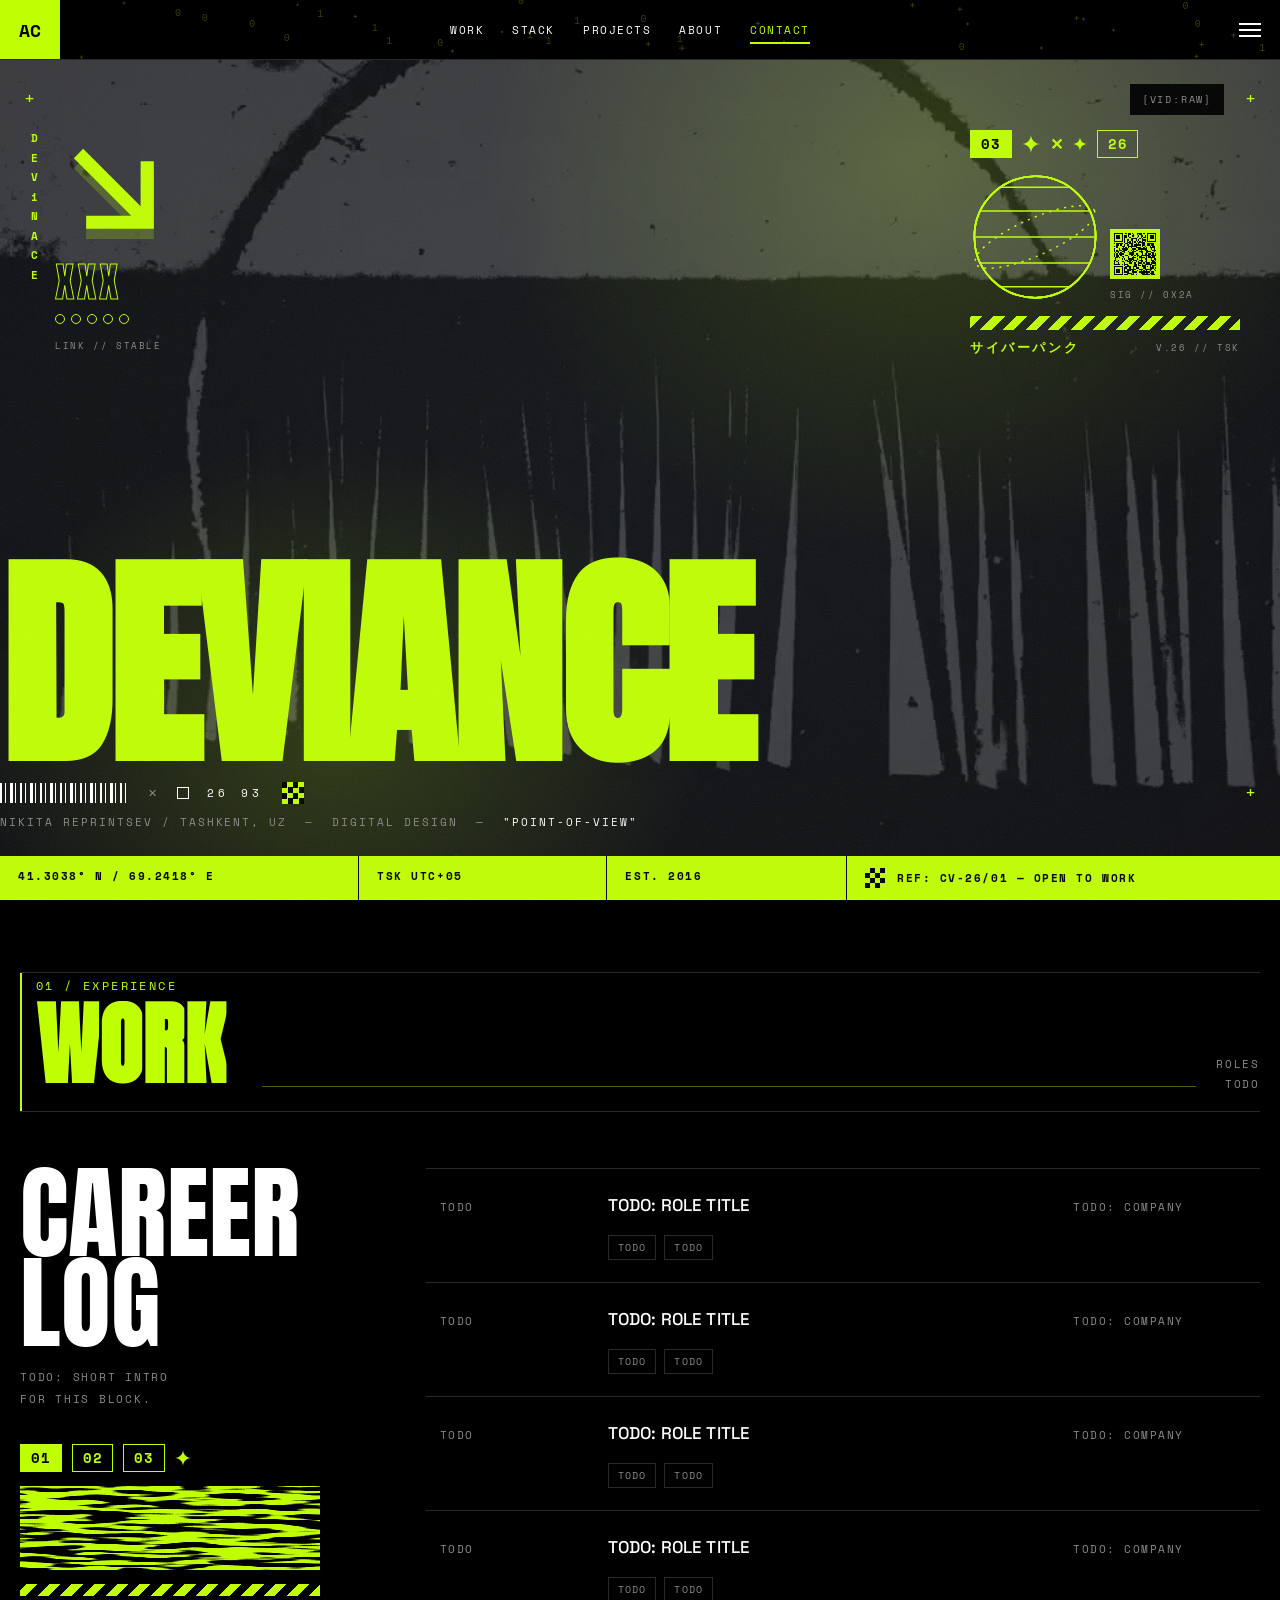
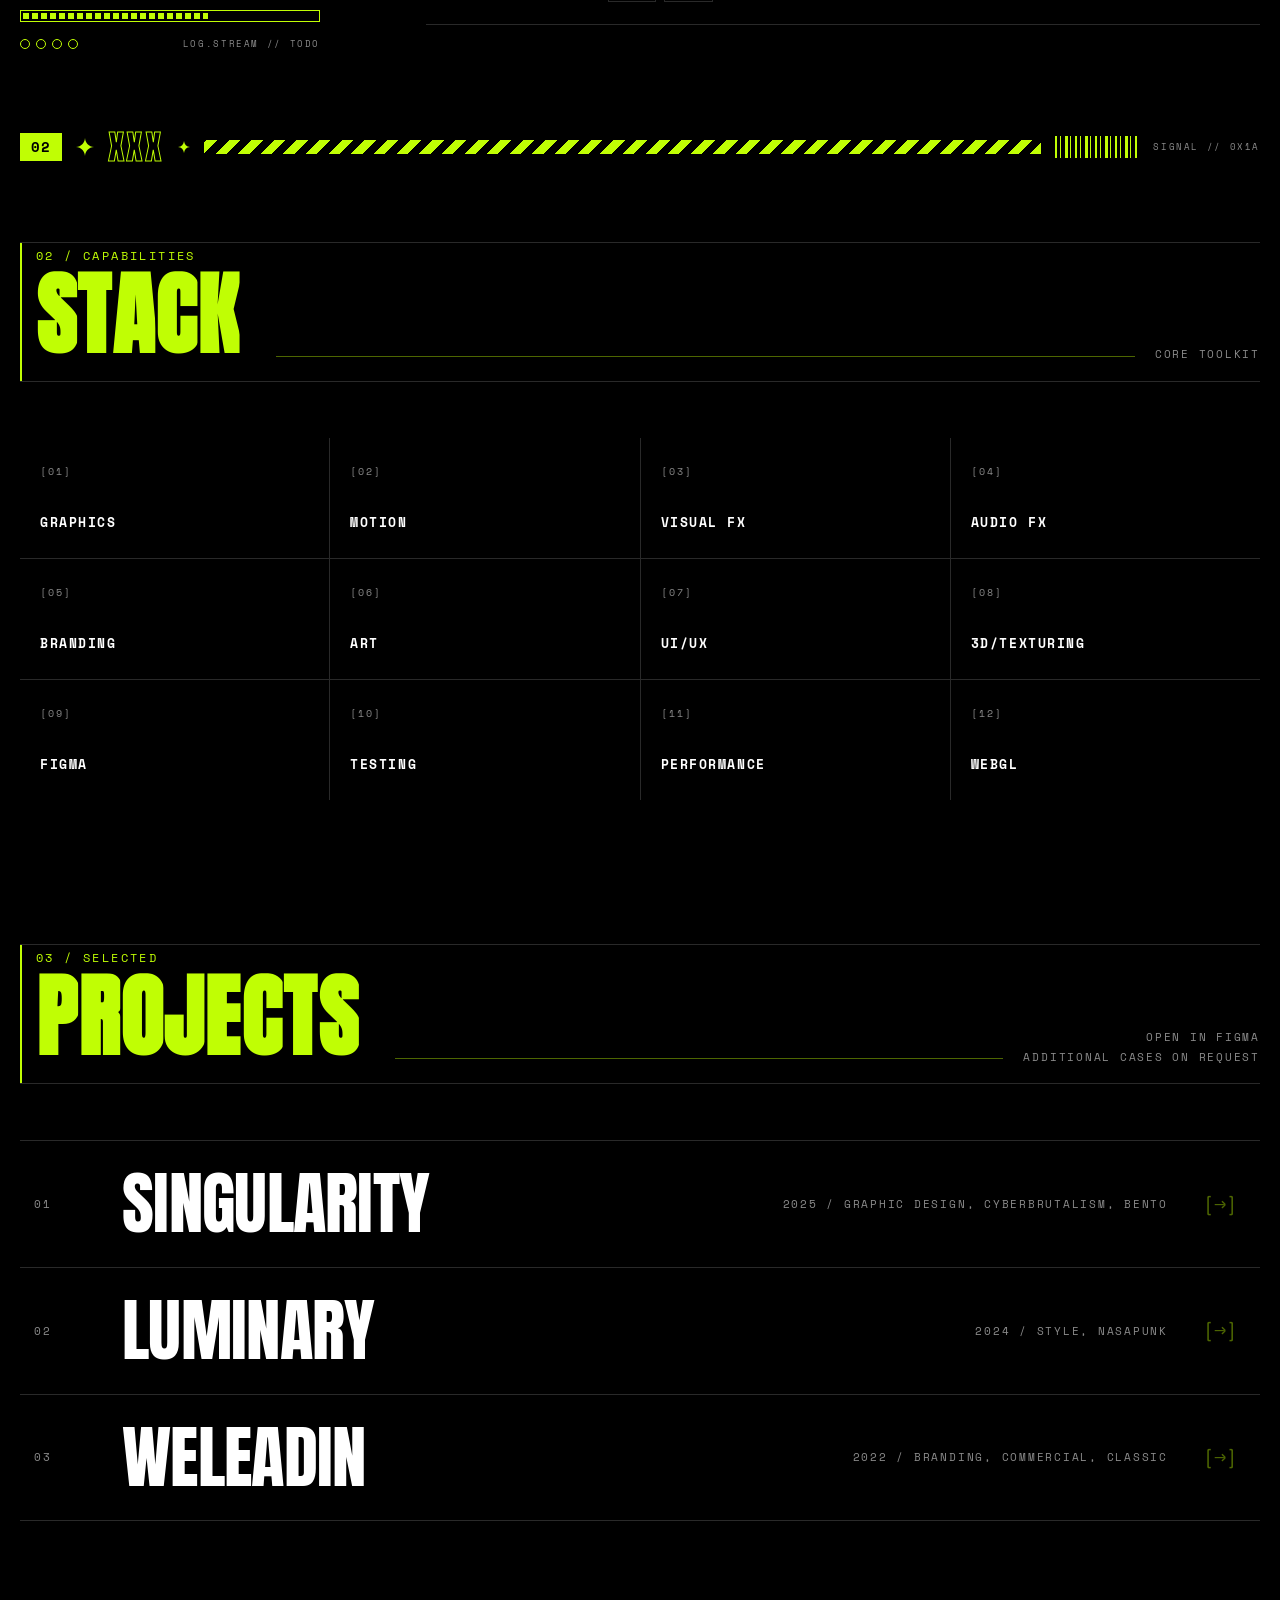
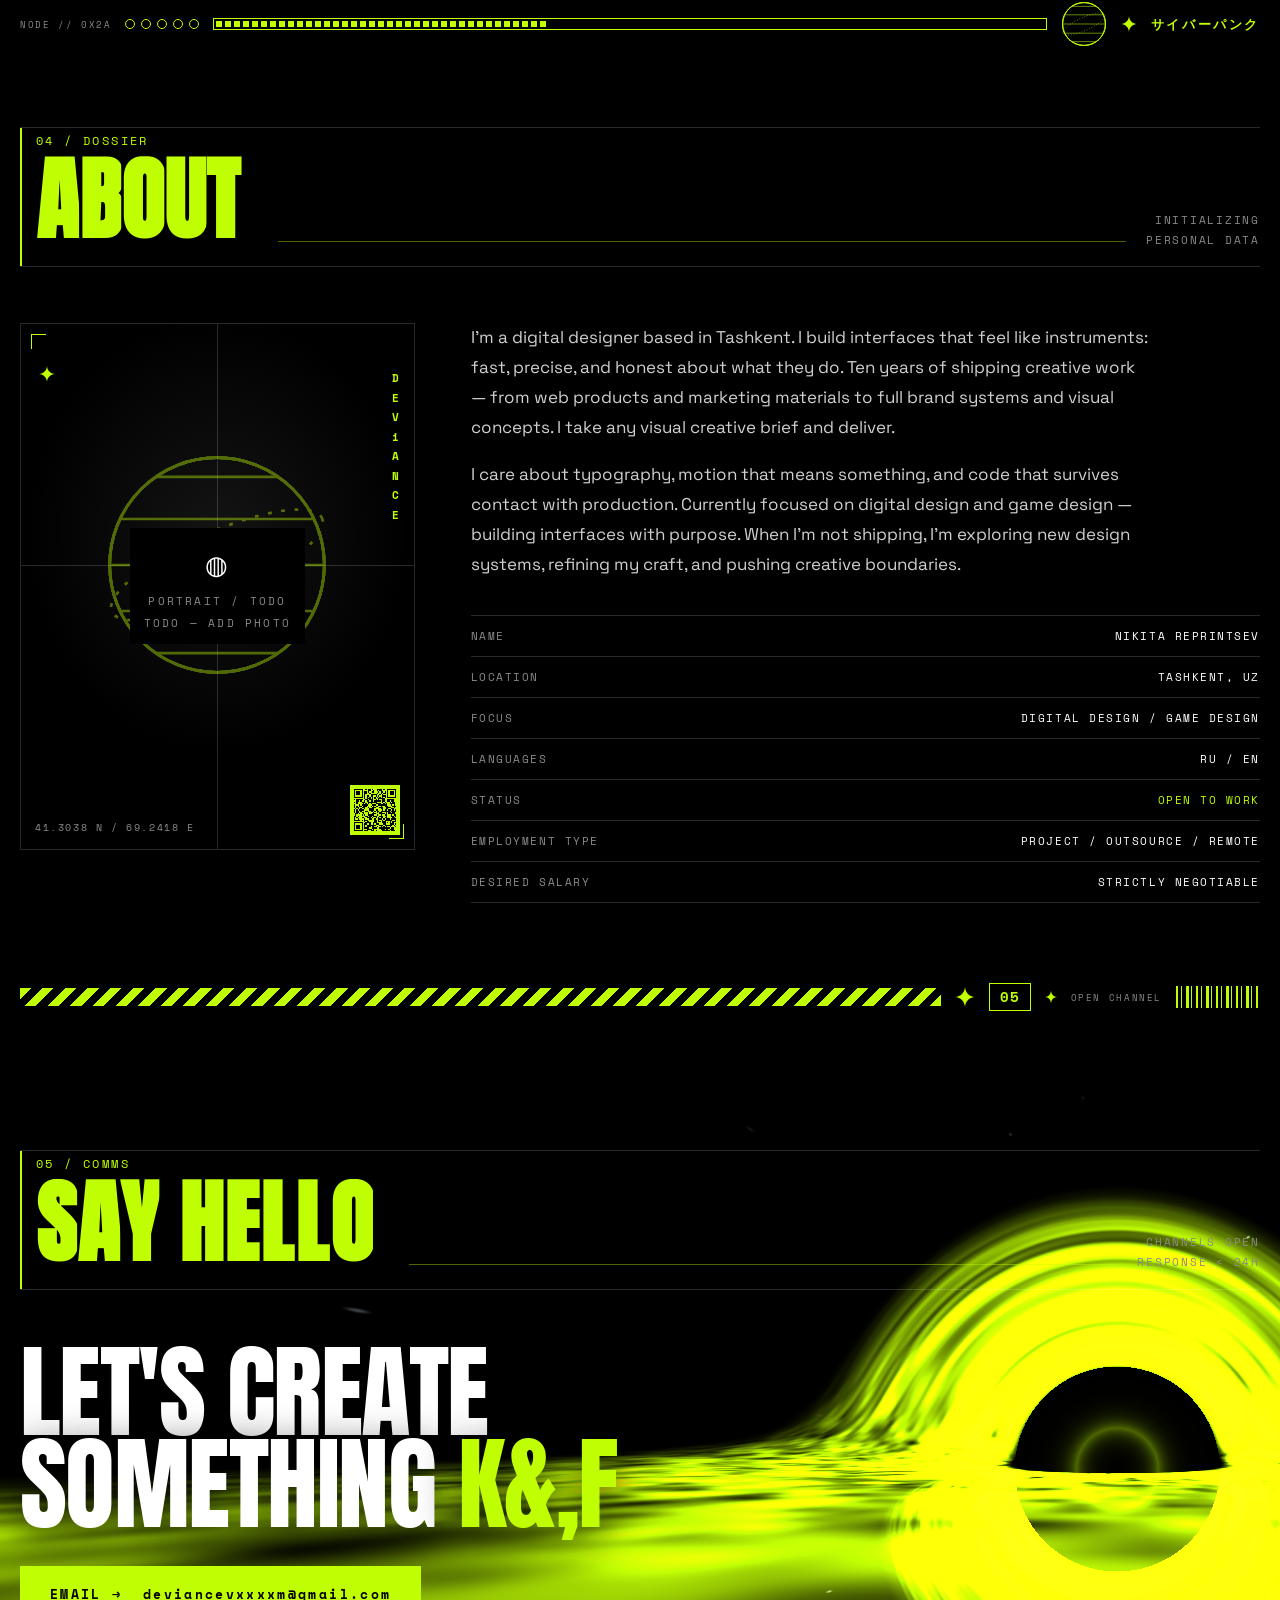
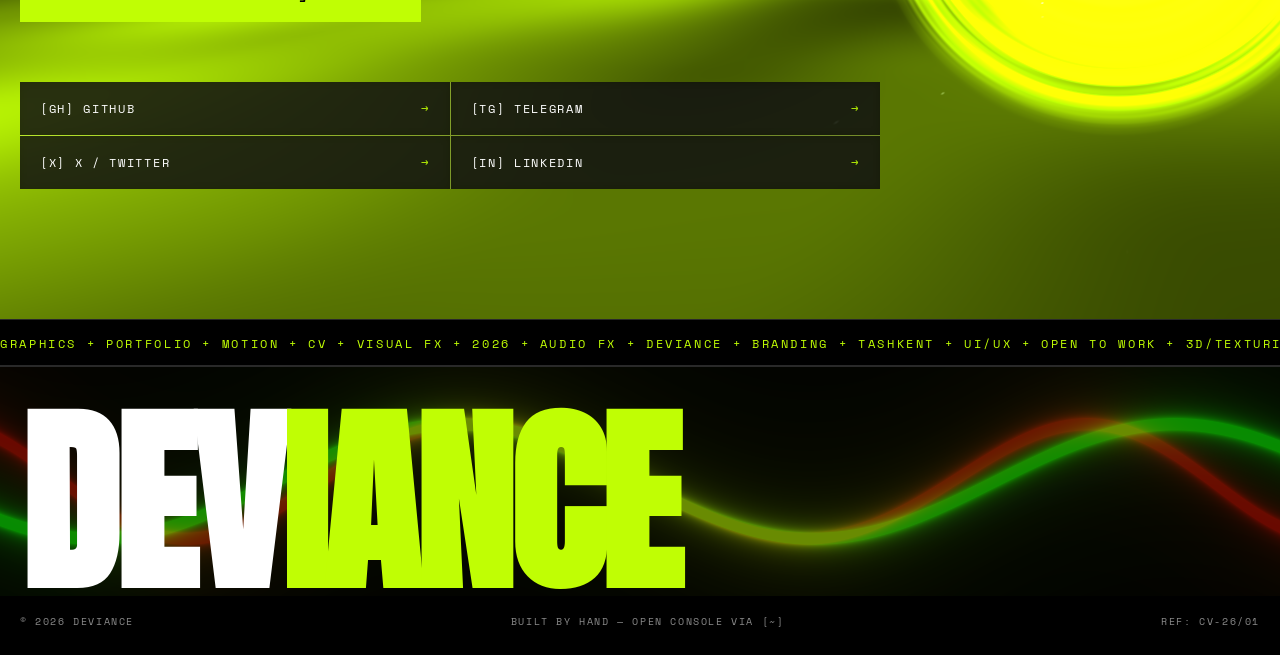
==== commit 389c272d: "update meta description and keywords for accuracy" ====
--- a/index.html
+++ b/index.html
@@ -4,20 +4,20 @@
 <meta charset="UTF-8">
 <meta name="viewport" content="width=device-width, initial-scale=1.0">
 <title>DEVIANCE — PORTFOLIO / CV</title>
-<meta name="description" content="DEVIANCE — Nikita Reprintsev. Digital design from Tashkent, Uzbekistan. 10 years of shipping web products. Open to work.">
+<meta name="description" content="DEVIANCE — Nikita Reprintsev. Digital design from Tashkent, Uzbekistan. more then 10 years of shipping design products. Open to work.">
 <meta name="keywords" content="digital design, game design, designer, Tashkent, portfolio, CV, open to work">
 <meta name="theme-color" content="#000000">
 <meta name="color-scheme" content="dark">
 <meta name="author" content="Nikita Reprintsev">
 <meta name="robots" content="index, follow">
 <meta property="og:title" content="DEVIANCE — Nikita Reprintsev">
-<meta property="og:description" content="Digital design from Tashkent. 10 years of shipping web products. Open to work.">
+<meta property="og:description" content="Digital design from Tashkent. more then 10 years of shipping design products. Open to work.">
 <meta property="og:type" content="website">
 <meta property="og:url" content="https://deviancevxxxxm.github.io/">
 <meta property="og:image" content="https://deviancevxxxxm.github.io/assets/og-image.png">
 <meta name="twitter:card" content="summary_large_image">
 <meta name="twitter:title" content="DEVIANCE — Nikita Reprintsev">
-<meta name="twitter:description" content="Digital design from Tashkent. 10 years of shipping web products. Open to work.">
+<meta name="twitter:description" content="Digital design from Tashkent. more then 10 years of shipping design products. Open to work.">
 <meta name="twitter:image" content="https://deviancevxxxxm.github.io/assets/og-image.png">
 <link rel="canonical" href="https://deviancevxxxxm.github.io/">
 <link rel="preconnect" href="https://fonts.googleapis.com">
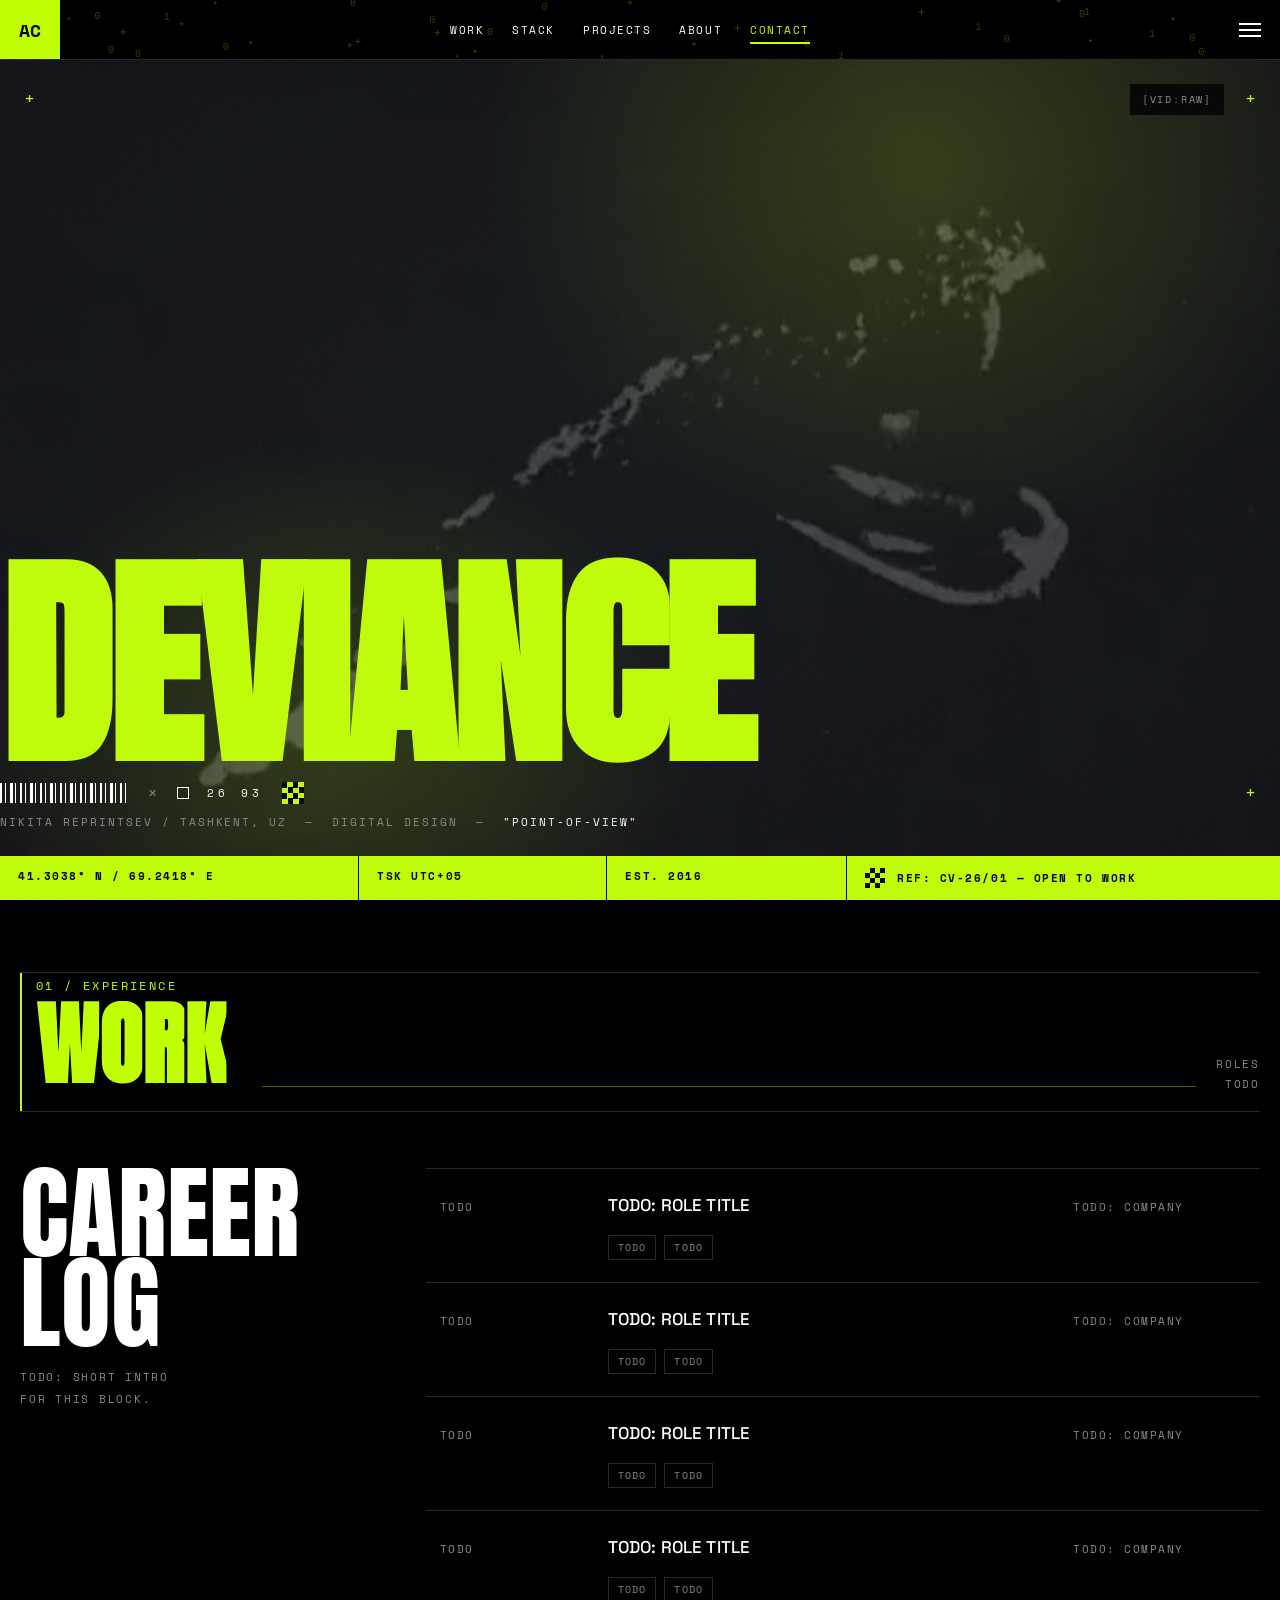
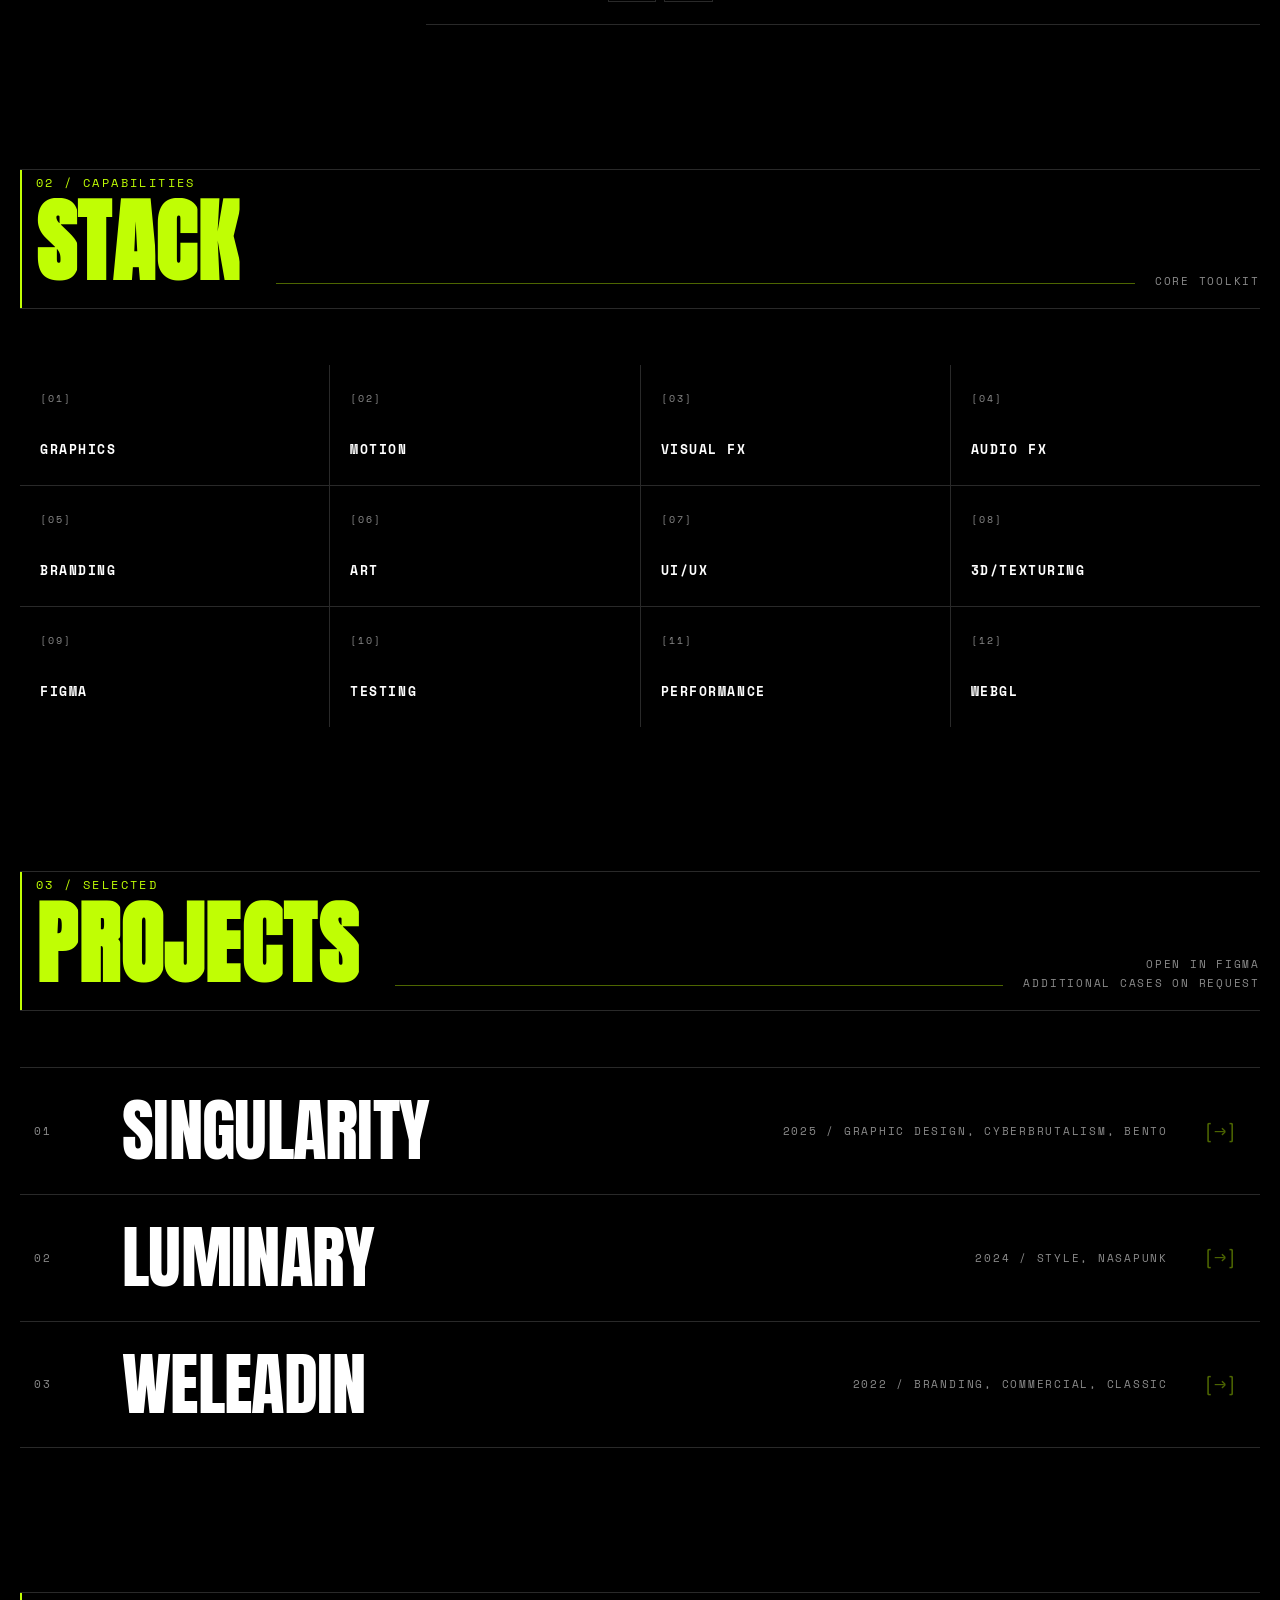
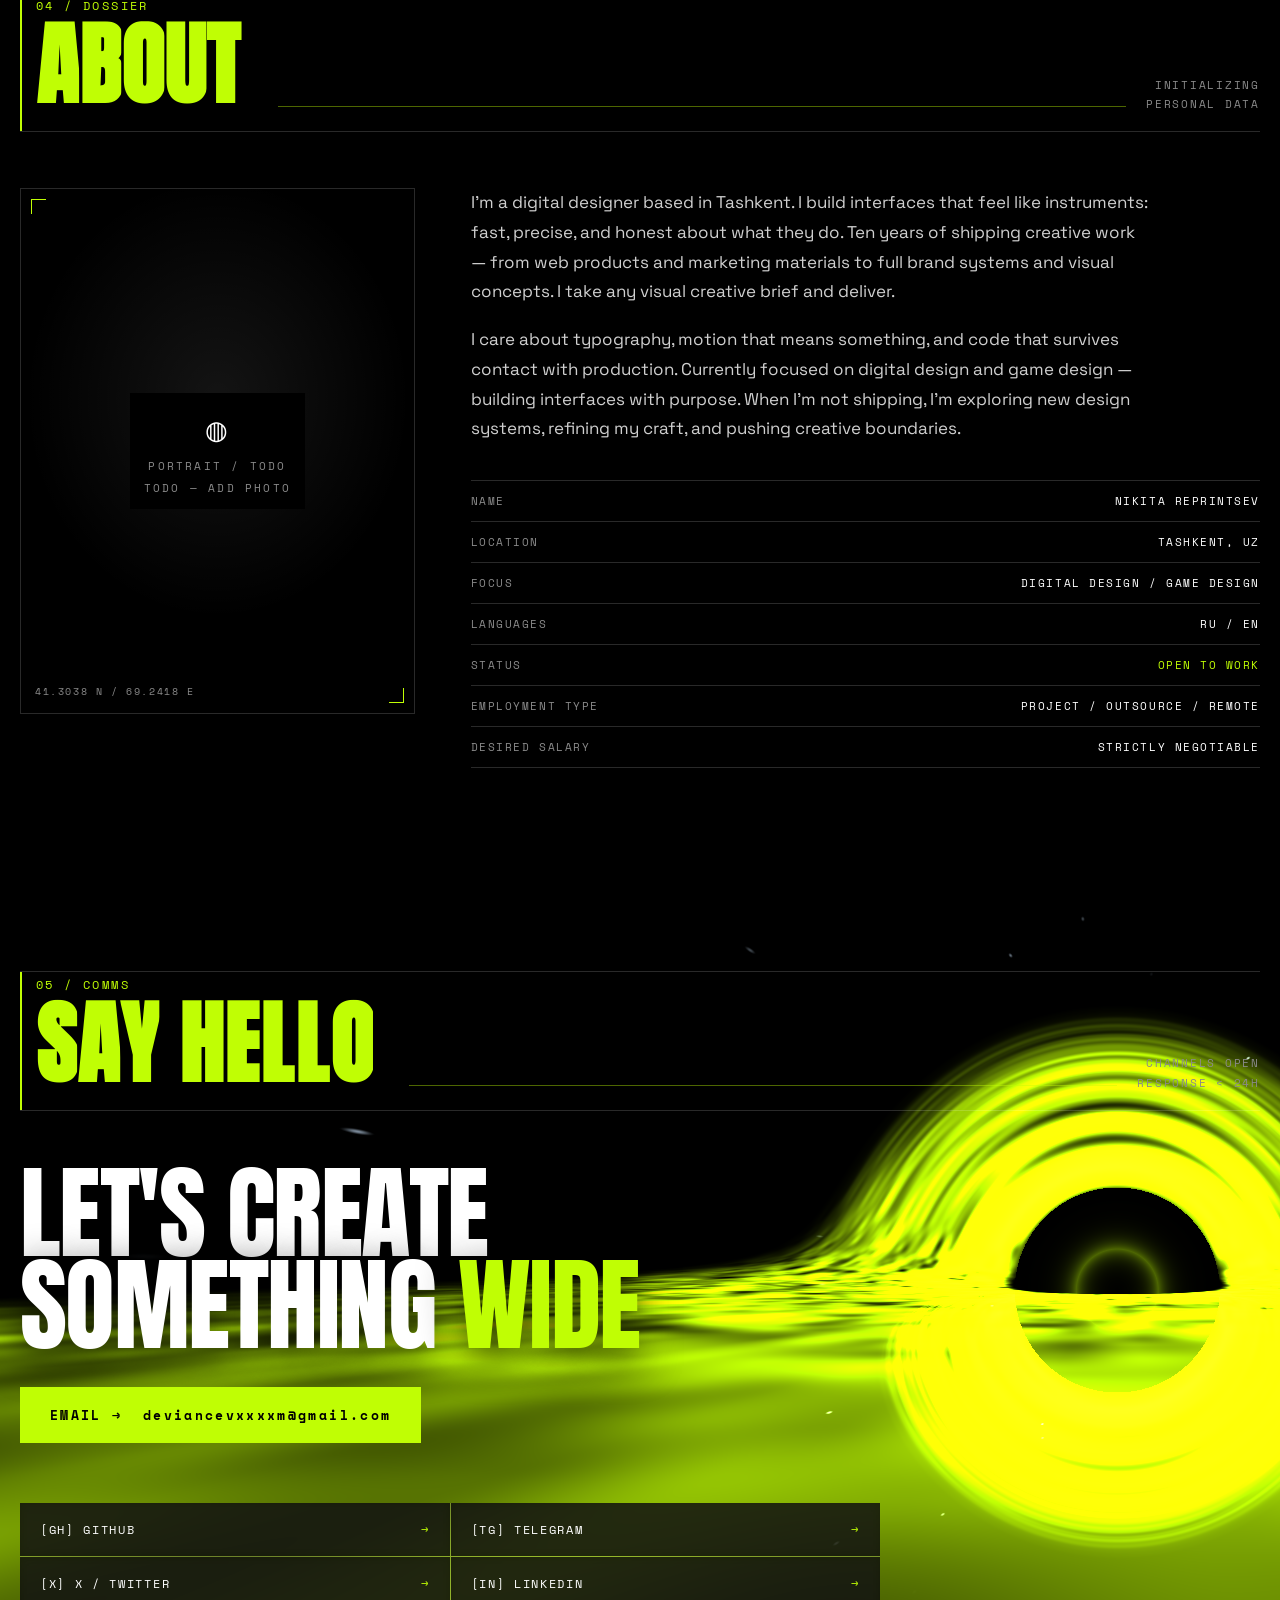
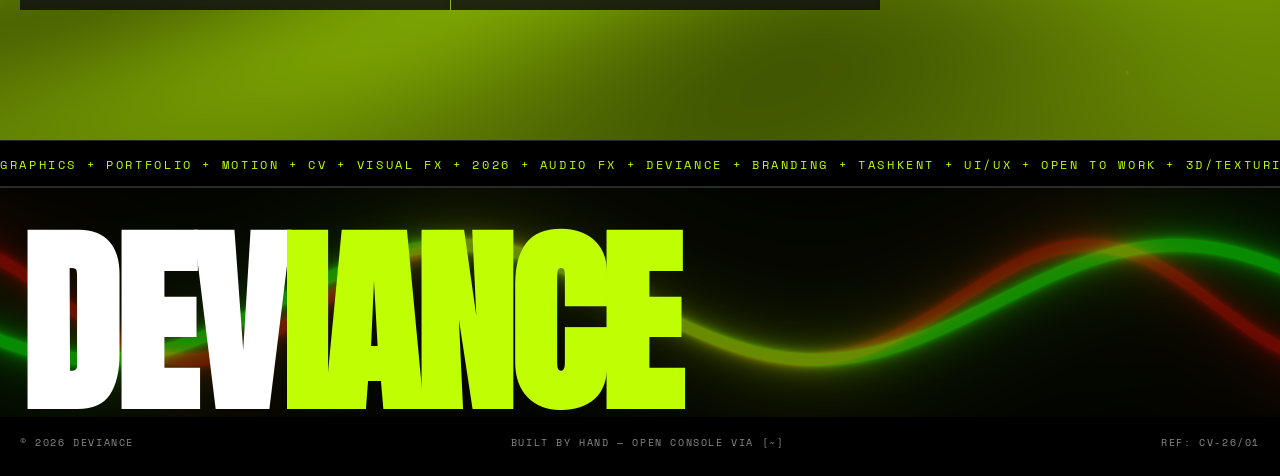
==== commit 0ac90ea5: "update README and HTML files; clean up scripts and styles for improved readability and performance" ====
--- a/index.html
+++ b/index.html
@@ -307,9 +307,9 @@
 <script defer src="scripts/topbar-fx.js"></script>
 <script defer src="scripts/menu-fx.js"></script>
 
-<!-- Перемещенные файлы -->
+
 <script defer src="scripts/page-modules.js?v=3"></script>
 <script defer src="scripts/deco.js?v=1"></script>
 <script defer src="scripts/pages-router.js?v=3"></script>
 </body>
-</html>+</html>
--- a/styles/main.css
+++ b/styles/main.css
@@ -24,7 +24,7 @@
 img{max-width:100%;display:block}
 .acid{color:var(--acid)}
 
-/* ---------- topbar ---------- */
+
 .topbar{
   position:fixed;inset:0 0 auto 0;z-index:60;
   height:60px;display:flex;align-items:center;justify-content:space-between;
@@ -60,7 +60,7 @@
 .menu-btn:focus-visible{outline:2px solid var(--acid);outline-offset:-4px}
 @media(max-width:900px){.topnav{display:none}}
 
-/* ---------- fullscreen menu ---------- */
+
 .menu{
   position:fixed;inset:0;z-index:100;background:#000;
   display:flex;flex-direction:column;justify-content:center;padding:100px 6vw 40px;
@@ -134,7 +134,7 @@
 .menu .plus.bl{bottom:24px;left:24px;animation-delay:1.2s}
 .menu .plus.br{bottom:24px;right:24px;animation-delay:1.8s}
 
-/* ---------- hero ---------- */
+
 .hero{
   position:relative;min-height:100svh;
   display:flex;flex-direction:column;justify-content:flex-end;
@@ -231,7 +231,7 @@
 .strip .checker-s{width:20px;height:20px;background:repeating-conic-gradient(#000 0 25%,var(--acid) 0 50%) 0 0/10px 10px}
 @media(max-width:700px){.strip .cell{flex:1 1 46%;border-bottom:1px solid #000}}
 
-/* ---------- section scaffolding ---------- */
+
 section{position:relative;padding:72px 20px}
 .wrap{max-width:1500px;margin:0 auto;position:relative}
 .sec-head{
@@ -266,7 +266,7 @@
 }
 .sec-head .note{font-family:var(--f-mono);font-size:11px;letter-spacing:.16em;color:var(--mut);text-align:right;line-height:1.8}
 
-/* ---------- work ---------- */
+
 .work-grid{display:grid;grid-template-columns:minmax(220px,.9fr) 2.1fr;gap:48px;align-items:start}
 .work-side{position:sticky;top:96px}
 .work-side .big{font-family:var(--f-disp);font-size:clamp(56px,8vw,120px);line-height:.88;text-transform:uppercase;color:var(--ink)}
@@ -298,7 +298,7 @@
   .role .arr{display:none}
 }
 
-/* ---------- stack ---------- */
+
 .stack-grid{display:grid;grid-template-columns:repeat(4,1fr);gap:1px;background:var(--hair)}
 .skill{
   background:#000;padding:26px 20px;min-height:120px;
@@ -312,7 +312,7 @@
 @media(max-width:980px){.stack-grid{grid-template-columns:repeat(2,1fr)}}
 @media(max-width:480px){.stack-grid{grid-template-columns:1fr}}
 
-/* ---------- projects ---------- */
+
 .proj{
   position:relative;
   display:grid;grid-template-columns:70px 1fr auto 60px;align-items:center;gap:18px;
@@ -352,7 +352,7 @@
   .proj .arr{display:none}
 }
 
-/* ---------- about ---------- */
+
 .about-grid{display:grid;grid-template-columns:minmax(260px,.8fr) 1.6fr;gap:56px;align-items:start}
 .portrait{
   position:relative;aspect-ratio:3/4;border:1px solid var(--hair);
@@ -378,7 +378,7 @@
 @media(max-width:700px){.about-grid{grid-template-columns:1fr;gap:32px}.portrait{max-width:min(380px,100%)}}
 @media(max-width:480px){.portrait{max-width:320px}}
 
-/* ---------- contact (Black Hole) ---------- */
+
 .contact {
   position: relative;
   overflow: hidden;
@@ -468,7 +468,7 @@
 
 @media(max-width: 640px) { .socials { grid-template-columns: 1fr; } }
 
-/* ---------- footer ---------- */
+
 .foot-word{position:relative;padding:56px 20px 10px;border-top:1px solid var(--hair);overflow:hidden}
 .footword-bg{position:absolute;inset:0;width:100%;height:100%;z-index:0;opacity:.55;pointer-events:none}
 .foot-word h3{
@@ -489,7 +489,7 @@
   padding:18px 20px 26px;font-family:var(--f-mono);font-size:10px;letter-spacing:.16em;color:var(--mut);
 }
 
-/* ---------- reveal / boot ---------- */
+
 .sec-head.reveal{opacity:1;transform:none;transition:none}
 .sec-head::before{transform:scaleY(0);transform-origin:top;transition:transform .3s cubic-bezier(.76,0,.24,1)}
 .sec-head .no{clip-path:inset(0 100% 0 0);transition:clip-path .35s cubic-bezier(.76,0,.24,1)}
@@ -514,7 +514,7 @@
 .d1{transition-delay:.08s}.d2{transition-delay:.16s}.d3{transition-delay:.24s}.d4{transition-delay:.32s}
 .word-rotator{display:inline-block;min-width:60px;position:relative;font-variant-ligatures:none}
 
-/* ---------- a11y skip / progress ---------- */
+
 .skip{
   position:fixed;left:8px;top:-60px;z-index:3100;background:var(--acid);color:#000;
   font-family:var(--f-mono);font-size:11px;font-weight:700;letter-spacing:.14em;padding:10px 14px;
@@ -535,7 +535,7 @@
 .socials a:focus-visible{background:var(--acid);color:#000}
 .socials a:focus-visible i{color:#000}
 
-/* ---------- media overrides ---------- */
+
 @media (hover:none){
   .proj::before{opacity:.28}
   .proj .arr{opacity:1;transform:none}
@@ -547,4 +547,4 @@
   .sec-head::before,.sec-head .no,.sec-head h2 .ch,.sec-head .line{clip-path:none;transform:none}
   .sec-head .note{opacity:1;transform:none;letter-spacing:.16em}
   .progress{transition:none}
-}+}
--- a/styles/overlays.css
+++ b/styles/overlays.css
@@ -1,4 +1,4 @@
-/* ---------- custom cursor ---------- */
+
 @media (pointer:fine){
   html.has-cursor, html.has-cursor *{cursor:none!important}
   .cursor{
@@ -16,7 +16,7 @@
   .cursor.is-hover .ch{opacity:1}
 }
 
-/* ---------- file:// warning ---------- */
+
 .filewarn{
   position:fixed;inset:0;z-index:2000;background:#000;
   display:flex;align-items:center;justify-content:center;
@@ -60,7 +60,7 @@
 .fw-ring rect{fill:none;stroke:var(--acid);stroke-width:2;stroke-dasharray:1;stroke-dashoffset:1}
 #fwFx{position:absolute;inset:0;width:100%;height:100%;pointer-events:none}
 
-/* ---------- dev console (qterm) ---------- */
+
 #dc-root{
   position:fixed;inset:0;z-index:3000;background:#000;
   opacity:0;visibility:hidden;transition:opacity .14s ease-out,visibility 0s linear .14s;
@@ -100,7 +100,7 @@
   #dc-in{bottom:56px}
 }
 
-/* ---------- CRT effect ---------- */
+
 .crt{
   position:fixed;inset:0;z-index:9990;pointer-events:none;overflow:hidden;
   opacity:0;visibility:hidden;transition:opacity .35s ease,visibility 0s linear .35s;
@@ -122,4 +122,4 @@
 }
 @keyframes crt-flicker{0%{opacity:.94}50%{opacity:1}100%{opacity:.97}}
 @keyframes crt-roll{from{transform:translateY(-120%)}to{transform:translateY(560%)}}
-@media (prefers-reduced-motion:reduce){.crt,.crt::before{animation:none}}+@media (prefers-reduced-motion:reduce){.crt,.crt::before{animation:none}}
--- a/styles/page.css
+++ b/styles/page.css
@@ -48,4 +48,4 @@
 }
 .page-cmd.visible { display: block; }
 .page-cmd:hover { background: #000; color: var(--acid); }
-.page-cmd:focus-visible { outline: 2px solid #fff; outline-offset: 4px; }+.page-cmd:focus-visible { outline: 2px solid #fff; outline-offset: 4px; }
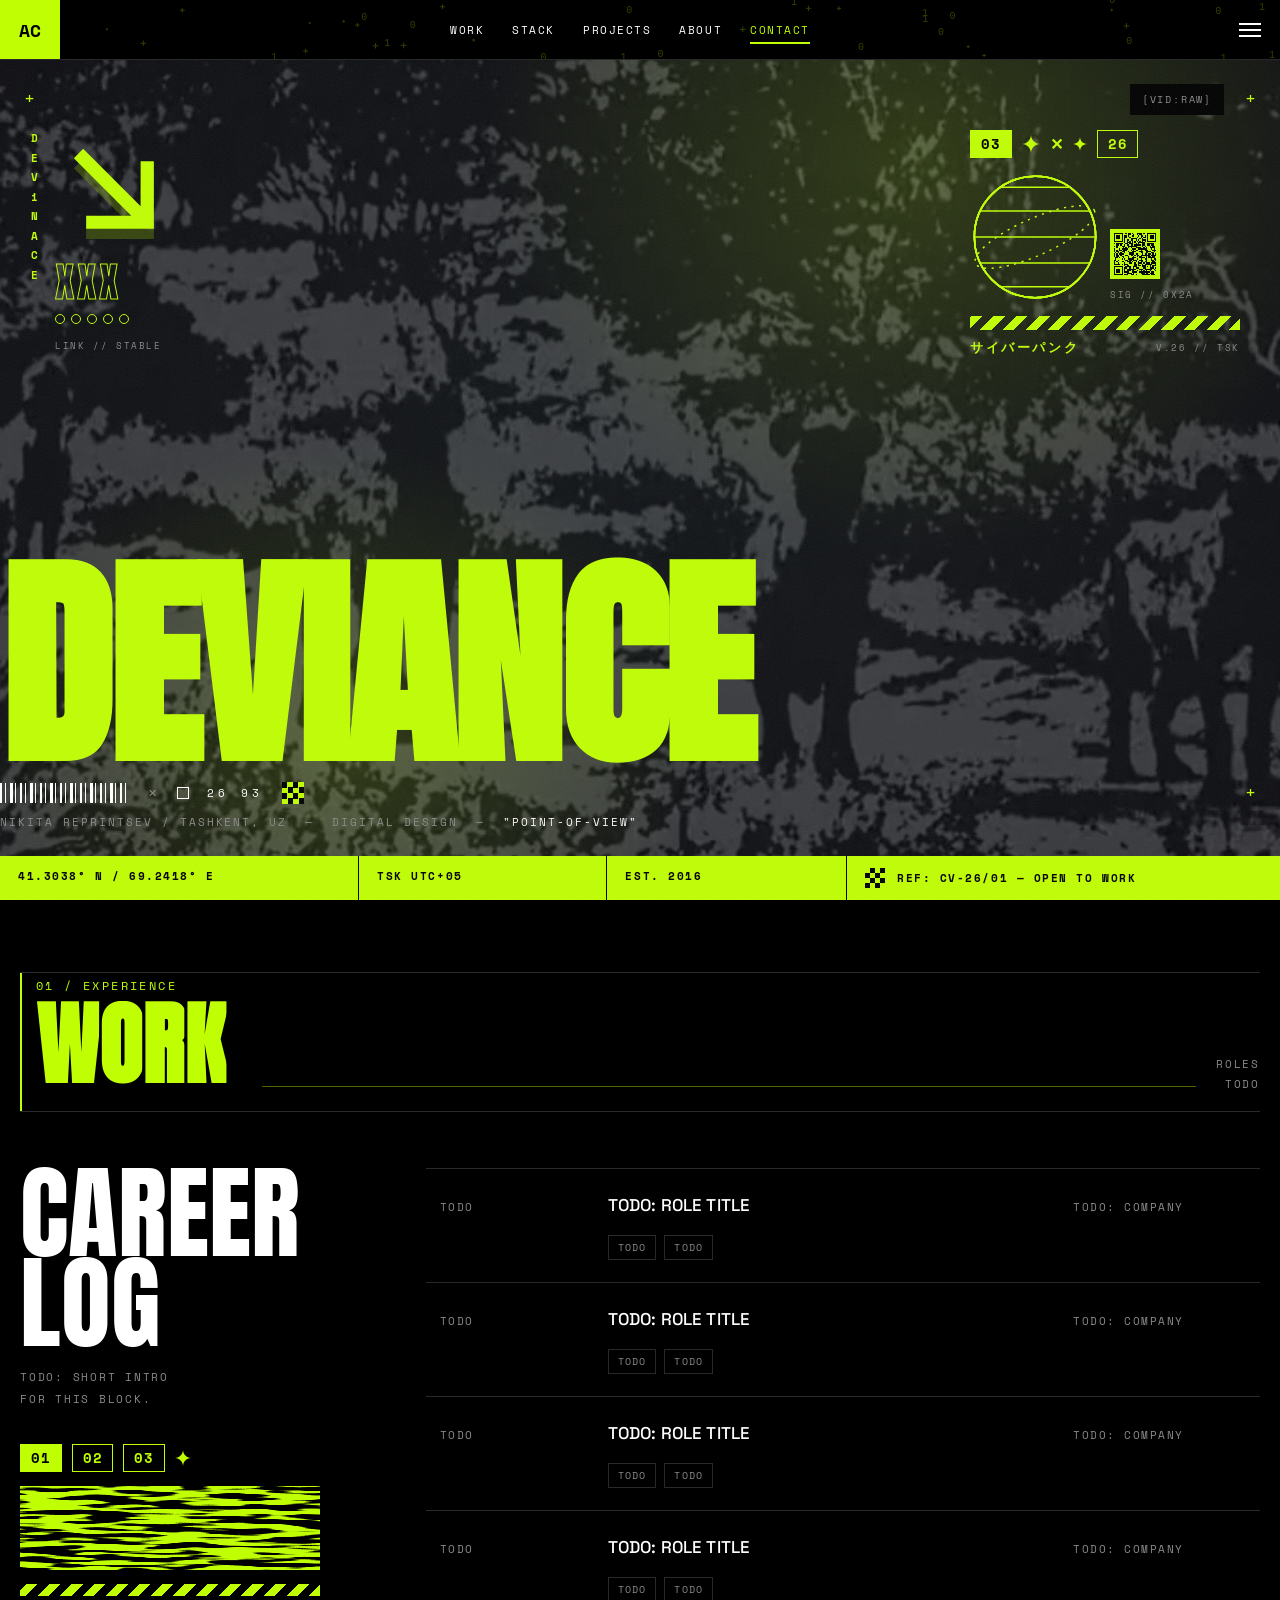
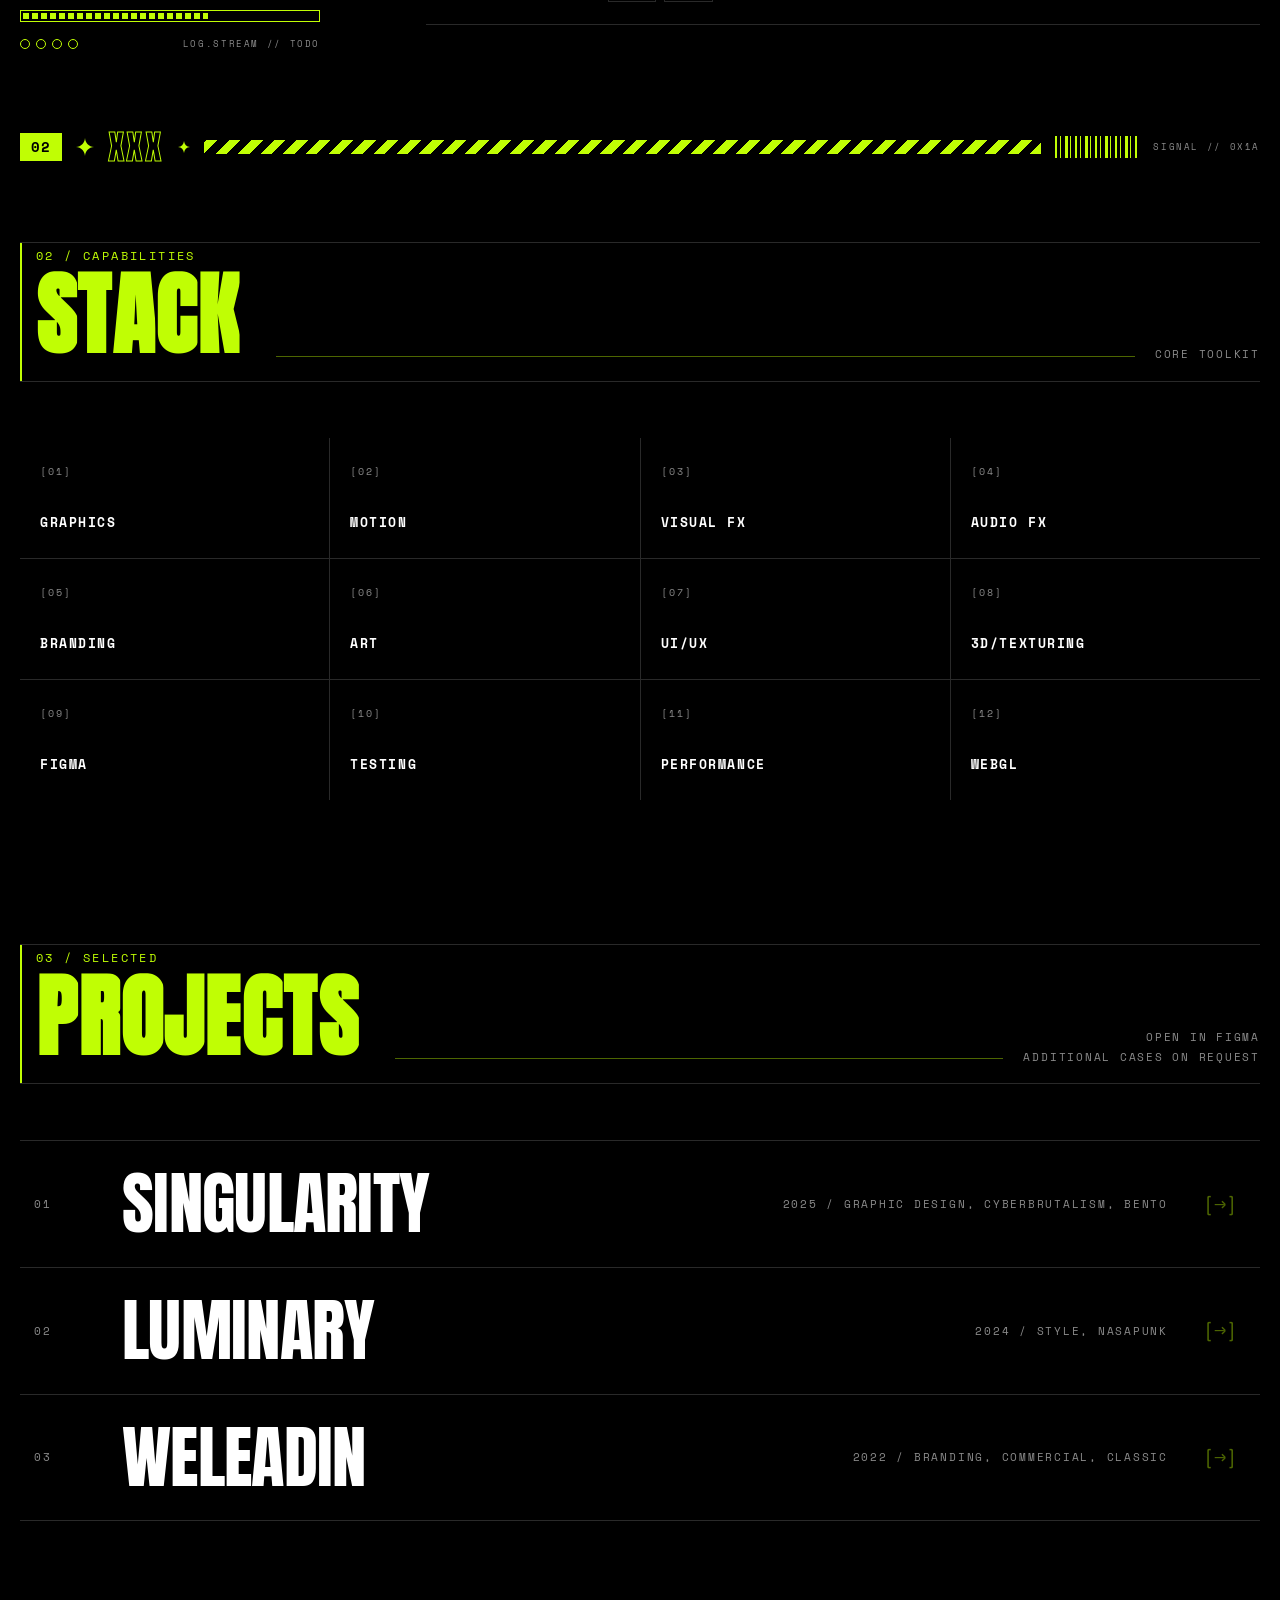
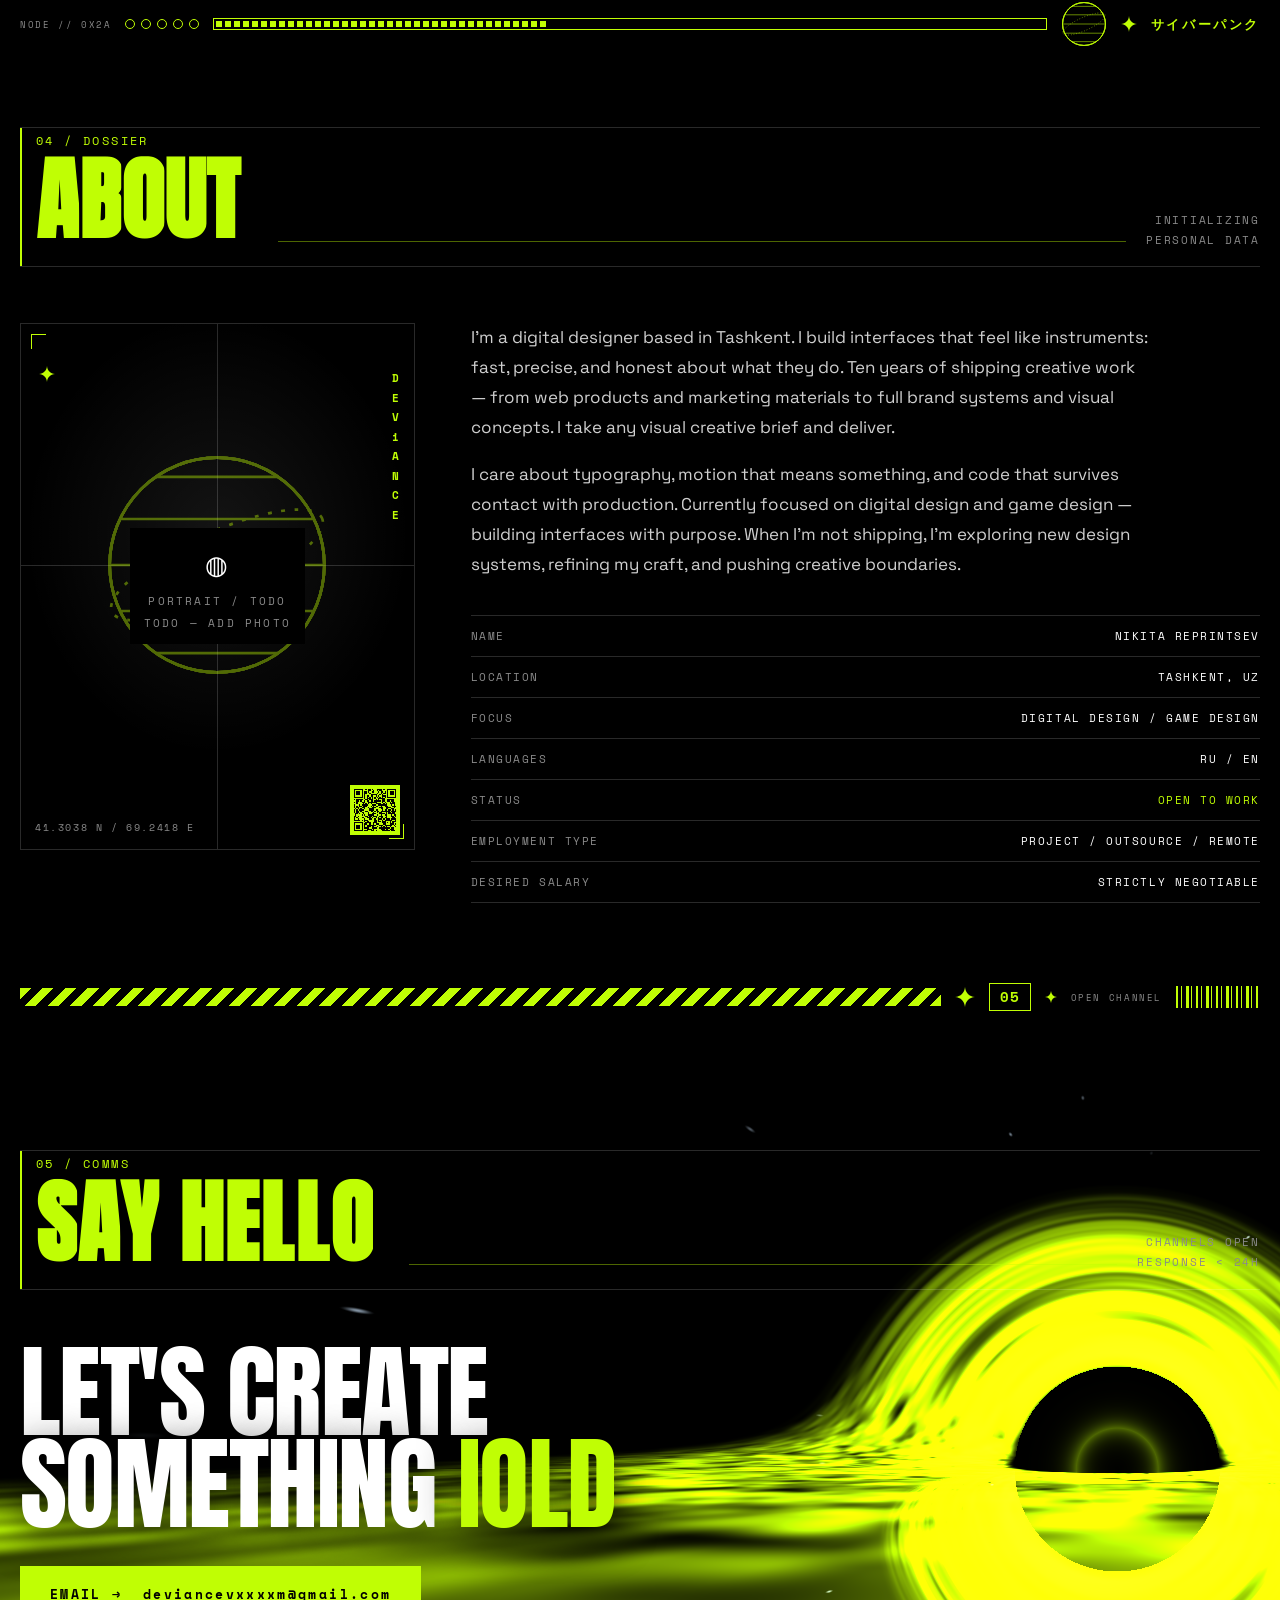
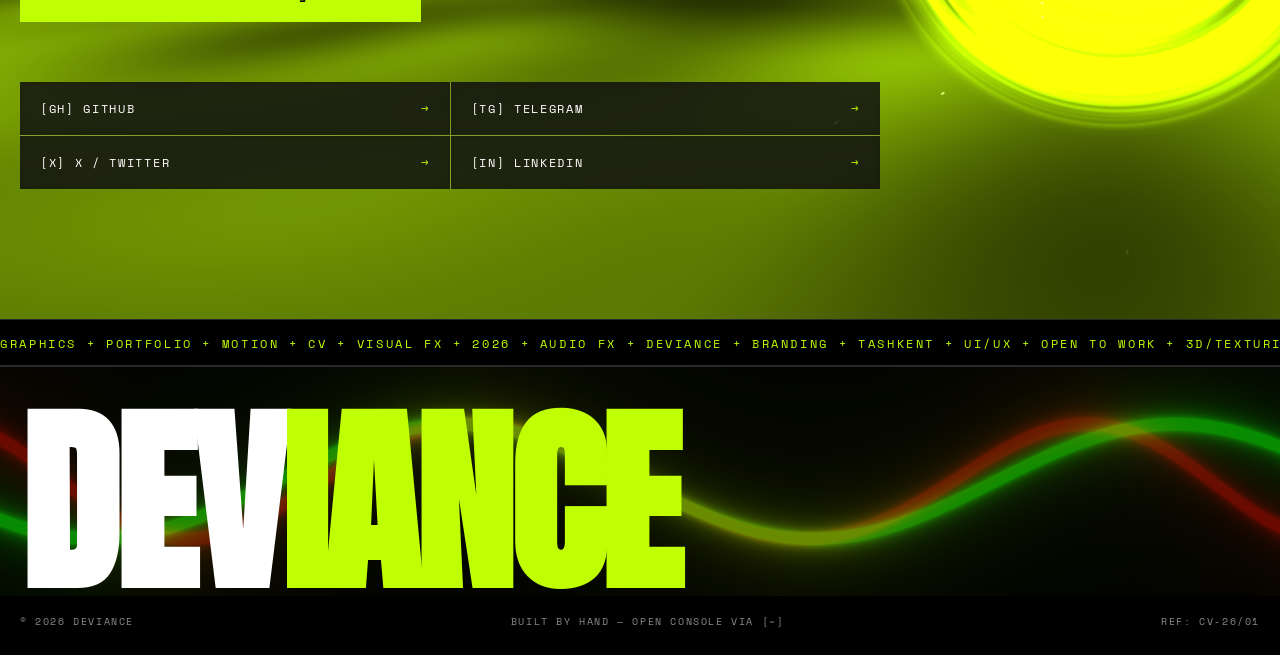
==== commit 594a8989: "Enhance footer ticker for improved visibility by adding duplicate content and spacing" ====
--- a/index.html
+++ b/index.html
@@ -276,7 +276,8 @@
 <footer>
   <div class="ticker" aria-hidden="true">
     <div class="track">
-      <span>GRAPHICS + PORTFOLIO + MOTION + CV + VISUAL FX + 2026 + AUDIO FX + DEVIANCE + BRANDING + TASHKENT + UI/UX + OPEN TO WORK + 3D/TEXTURING + GAME DESIGN + WEBGL</span>
+      <span>GRAPHICS + PORTFOLIO + MOTION + CV + VISUAL FX + 2026 + AUDIO FX + DEVIANCE + BRANDING + TASHKENT + UI/UX + OPEN TO WORK + 3D/TEXTURING + GAME DESIGN + WEBGL &nbsp;&nbsp;</span>
+      <span aria-hidden="true">GRAPHICS + PORTFOLIO + MOTION + CV + VISUAL FX + 2026 + AUDIO FX + DEVIANCE + BRANDING + TASHKENT + UI/UX + OPEN TO WORK + 3D/TEXTURING + GAME DESIGN + WEBGL &nbsp;&nbsp;</span>
     </div>
   </div>
   <div class="foot-word">
--- a/styles/main.css
+++ b/styles/main.css
@@ -511,6 +511,7 @@
 .sec-head.in .note{opacity:1;transform:none;letter-spacing:.16em;transition-delay:.24s}
 .reveal{opacity:0;transform:translateY(26px);transition:opacity .7s ease,transform .7s ease}
 .reveal.in{opacity:1;transform:none;}
+.huge.reveal.in {pointer-events: none !important;}
 .d1{transition-delay:.08s}.d2{transition-delay:.16s}.d3{transition-delay:.24s}.d4{transition-delay:.32s}
 .word-rotator{display:inline-block;min-width:60px;position:relative;font-variant-ligatures:none}
 
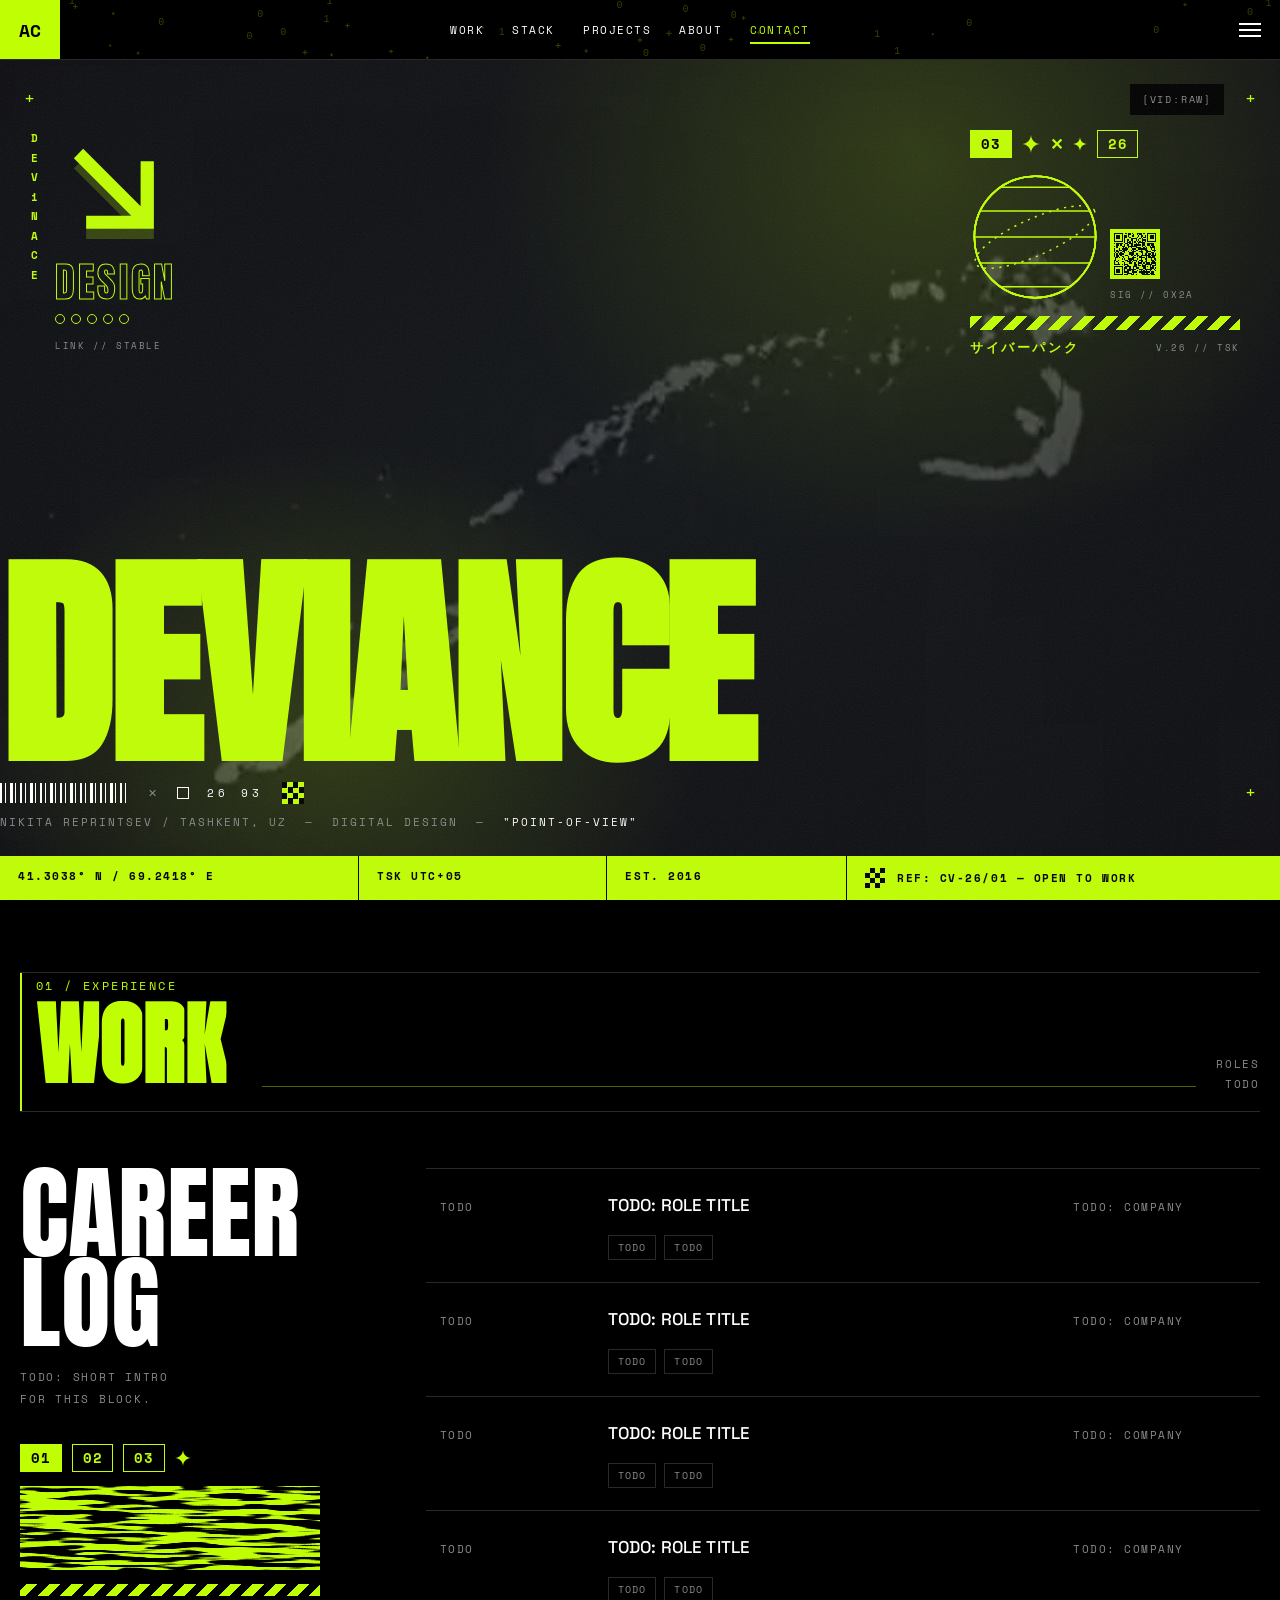
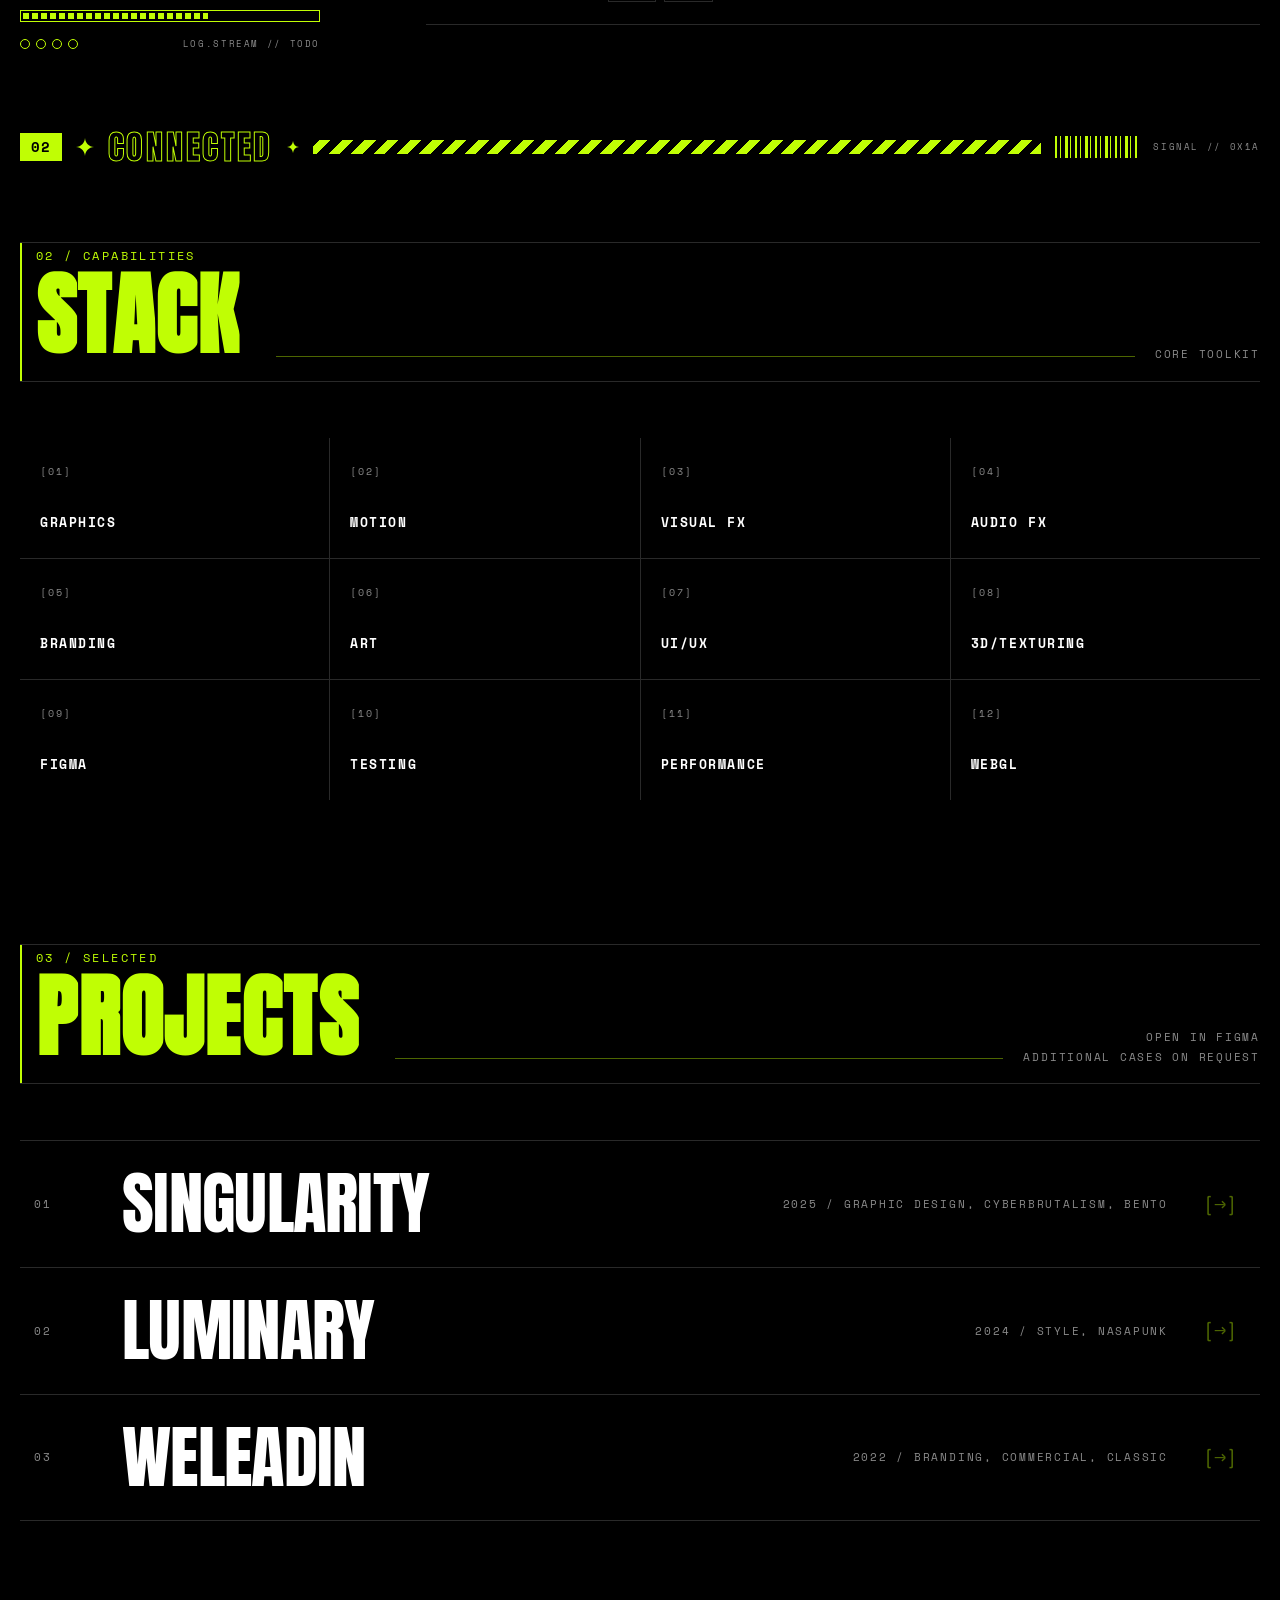
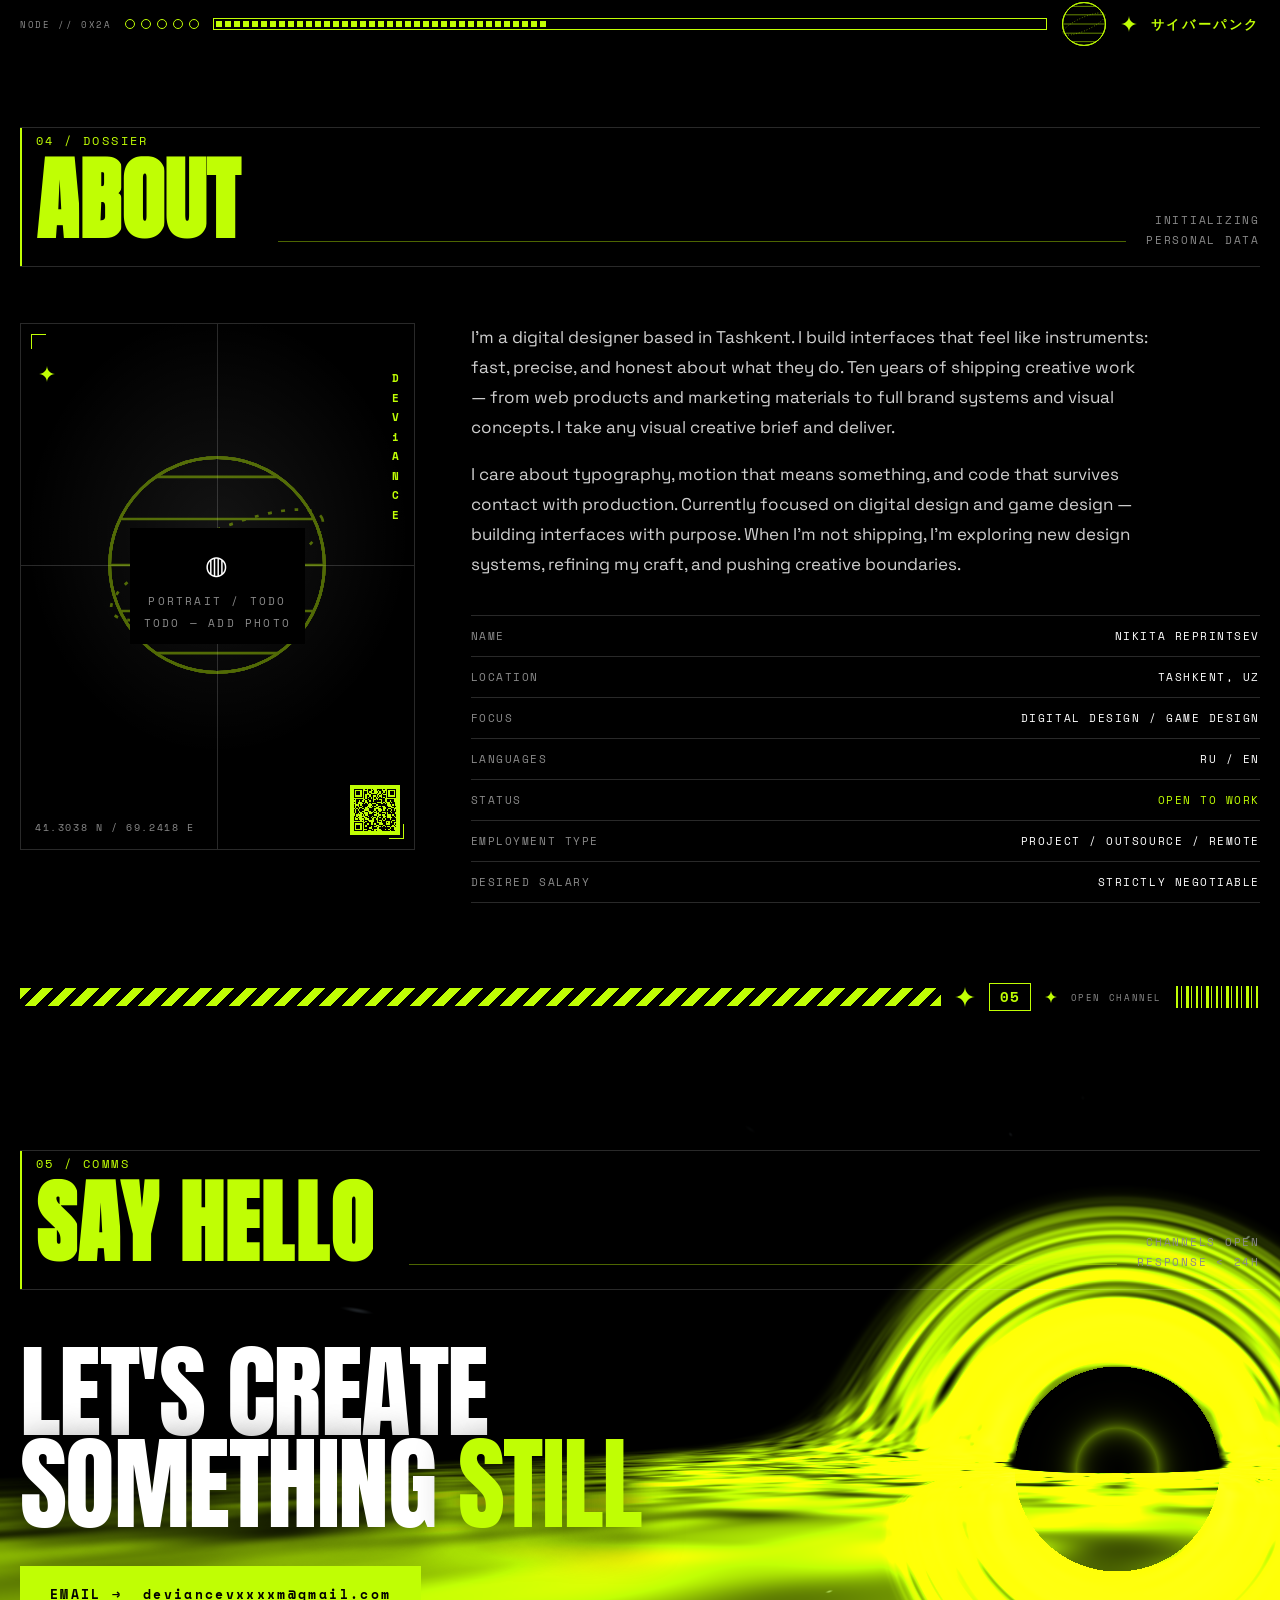
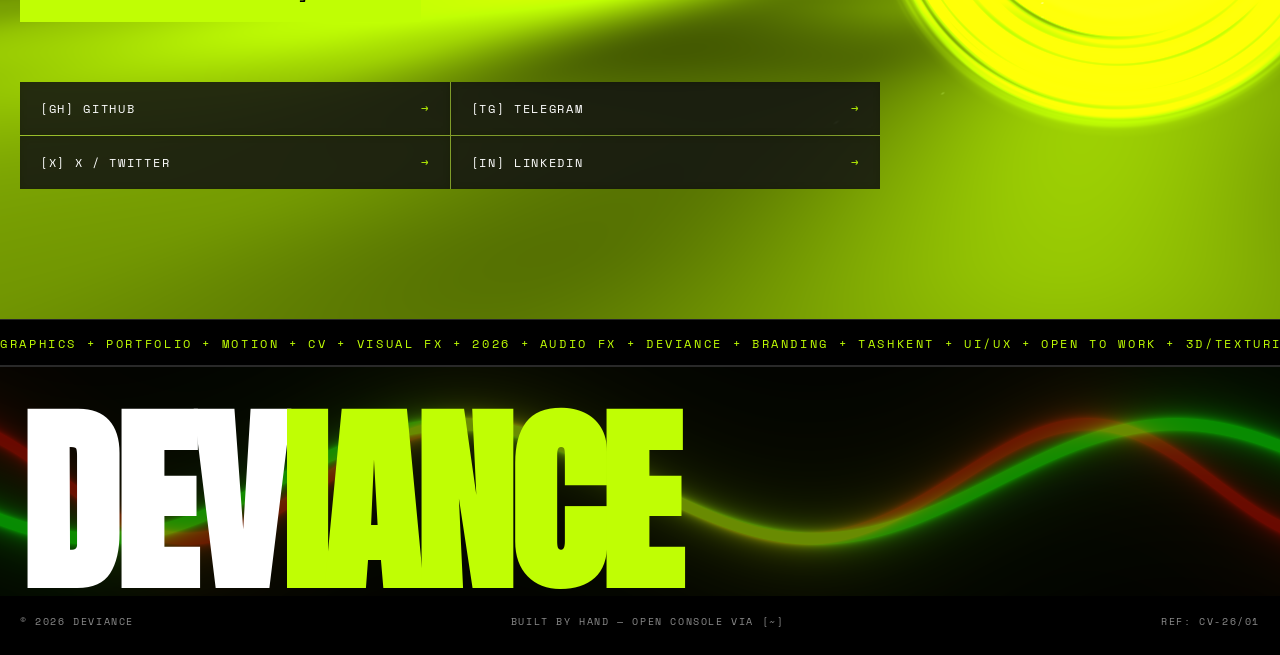
==== commit 45655d8e: "Remove unused background video file from the hero section" ====
--- a/index.html
+++ b/index.html
@@ -95,7 +95,6 @@
   <div id="app-home">
     <section class="hero" aria-label="Intro">
       <video class="hero-video" poster="assets/bg-poster.jpg" autoplay muted loop playsinline preload="metadata" aria-hidden="true">
-        <source src="assets/bg.web.mp4" type="video/mp4">
         <source src="assets/bg.web.webm" type="video/webm">
       </video>
       <span class="plus tl" aria-hidden="true">+</span>
